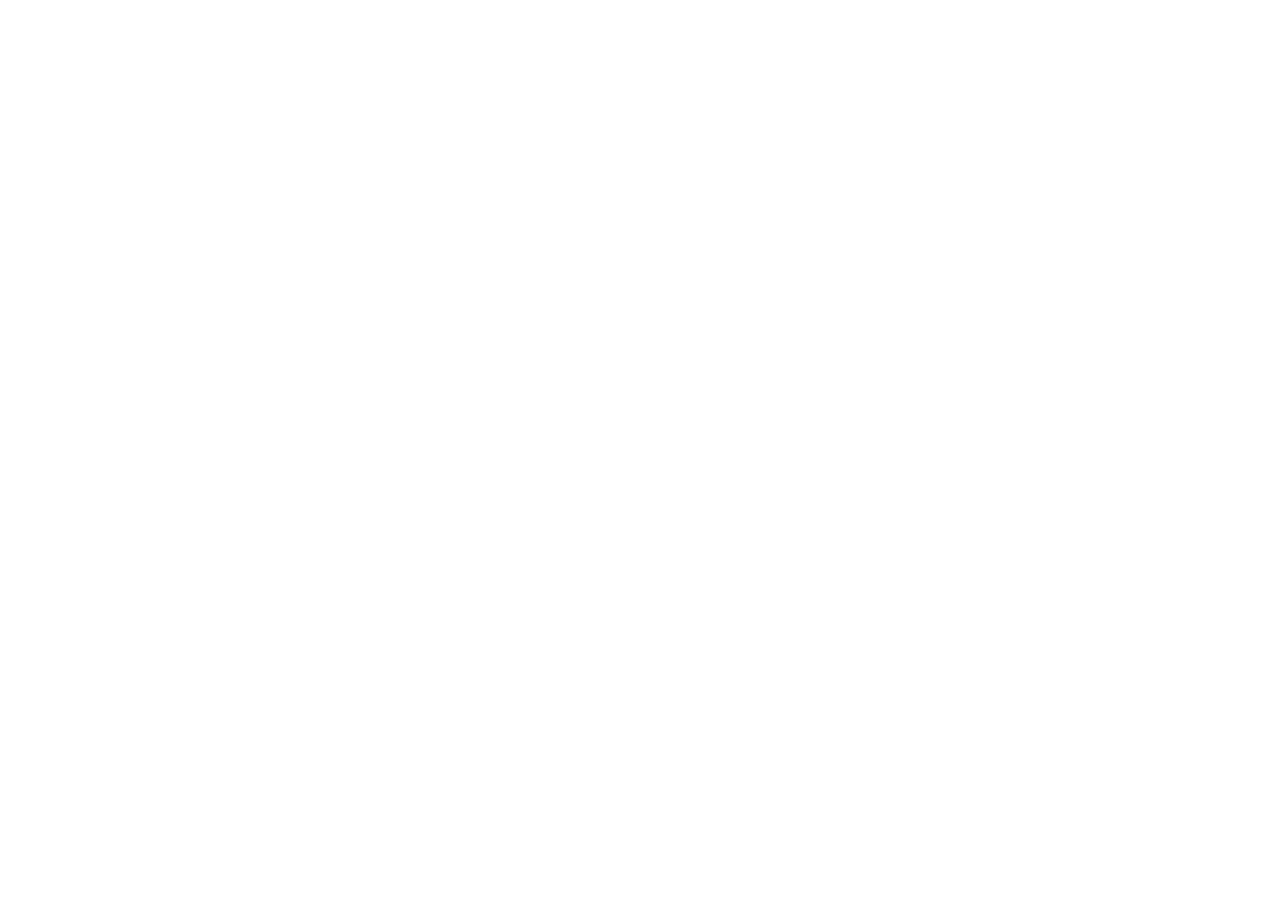
==== index.html @ f82e718c "Mover index.html y assets a la raíz del proyecto" ====
<!DOCTYPE html>
<html lang="en">
<head>
    <meta charset="UTF-8">  <!-- codificacion de carácteres de la página (para colocar emojis sin problemas)--> 
    <meta name="viewport" content="width=device-width, initial-scale=1.0">  <!-- para definir el tamaño de la página--> 
    <title>Abigail Arriagada | Portafolio Fullstack & Cloud Security</title> <!-- coloca el título en la pestaña --> 

    <meta name="description" content="Proyectos y experiencia de Abigail Arriagada, futura Analista Programador especializada en la nube (AWS) y ciberseguridad. Explora mi camino de transición hacia el desarrollo de software.">
    
    <!-- Open Graph / GitHub -->
    <meta property="og:type" content="website">
    <meta property="og:url" content="https://arriagadaaravena.github.io/mi-portafolio/">
    <meta property="og:title" content="Abigail Arriagada | Portafolio Fullstack & Cloud Security">
    <meta property="og:description" content="Portafolio de Abigail Arriagada — Desarrolladora Fullstack en formación, enfocada en Cloud Security y DevSecOps con AWS. De la Pedagogía a la tecnología.">
    <meta property="og:image" content="https://arriagadaaravena.github.io/mi-portafolio/IMG/og-image.png">
    <meta property="og:image:width" content="1200">
    <meta property="og:image:height" content="630">
    <meta property="og:locale" content="es_CL">
    <meta property="og:site_name" content="Abigail Arriagada — Portafolio">



    <meta name="robots" content="index, follow">
    <meta name="theme-color" content="#6B21A8">
    <link rel="icon" type="image/svg+xml" href="favicon.svg">


</head>
<body>
    
</body>
</html>
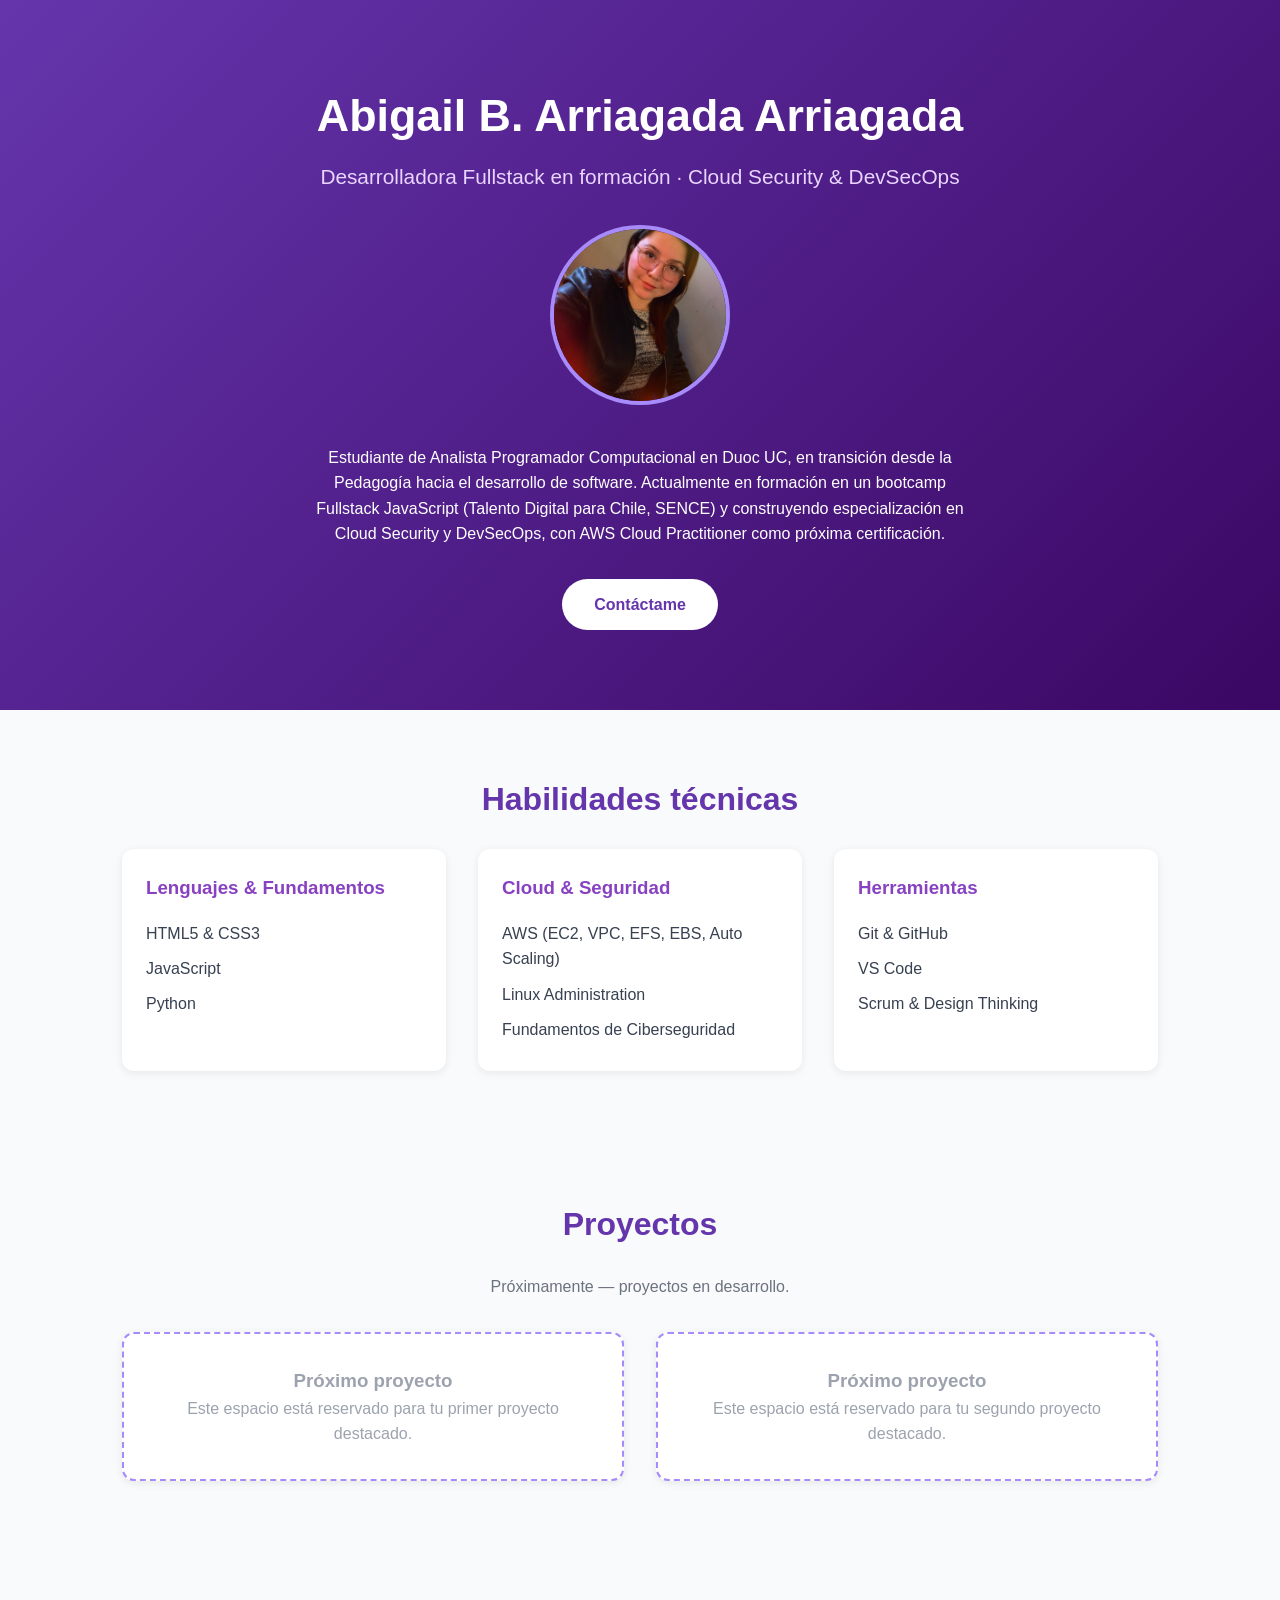
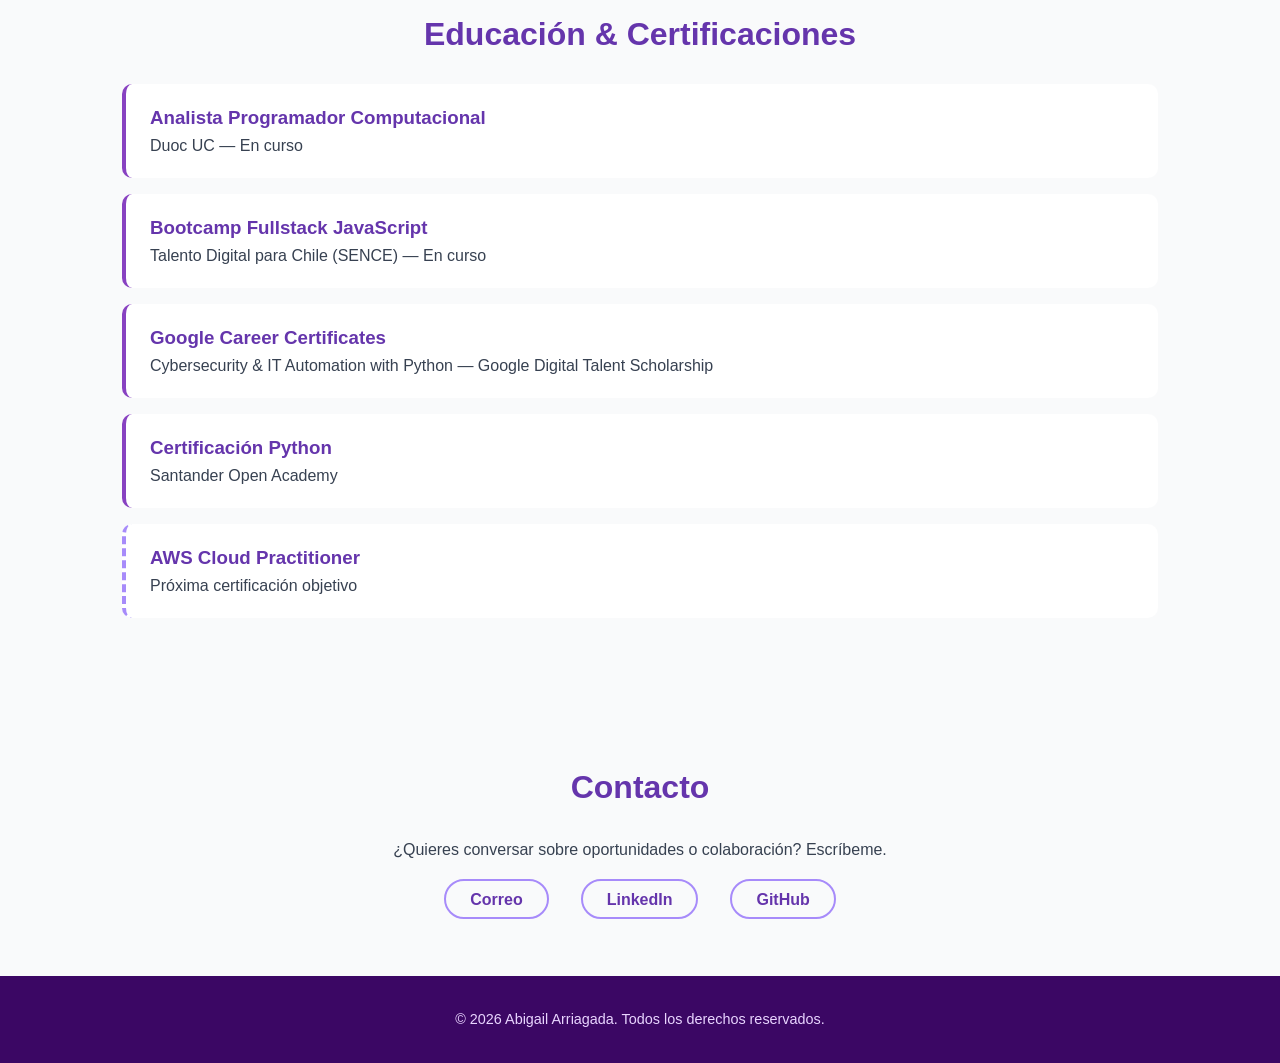
==== commit 8f5e74bf: "Corregir estructura de secciones" ====
--- a/index.html
+++ b/index.html
@@ -1,5 +1,5 @@
 <!DOCTYPE html>
-<html lang="en">
+<html lang="es-CL">
 <head>
     <meta charset="UTF-8">  <!-- codificacion de carácteres de la página (para colocar emojis sin problemas)--> 
     <meta name="viewport" content="width=device-width, initial-scale=1.0">  <!-- para definir el tamaño de la página--> 
@@ -18,15 +18,134 @@
     <meta property="og:locale" content="es_CL">
     <meta property="og:site_name" content="Abigail Arriagada — Portafolio">
 
-
+    <link rel="canonical" href="https://arriagadaaravena.github.io/mi-portafolio/">
 
     <meta name="robots" content="index, follow">
     <meta name="theme-color" content="#6B21A8">
     <link rel="icon" type="image/svg+xml" href="favicon.svg">
 
+    <link rel="stylesheet" href="style.css">
 
 </head>
 <body>
-    
+
+  <!-- ===== SOBRE MÍ (HERO) ===== -->
+  <section id="sobre-mi" class="section hero">
+    <h1>Abigail B. Arriagada Arriagada</h1>
+    <h2>Desarrolladora Fullstack en formación · Cloud Security &amp; DevSecOps</h2>
+
+    <img src="IMG/mi-foto.jpg" alt="Foto de Abigail Arriagada" class="profile-photo">
+
+    <p>
+      Estudiante de Analista Programador Computacional en Duoc UC, en transición
+      desde la Pedagogía hacia el desarrollo de software. Actualmente en formación
+      en un bootcamp Fullstack JavaScript (Talento Digital para Chile, SENCE) y
+      construyendo especialización en Cloud Security y DevSecOps, con AWS Cloud
+      Practitioner como próxima certificación.
+    </p>
+    <a href="#contacto" class="btn-primary">Contáctame</a>
+  </section>
+
+  <!-- ===== HABILIDADES ===== -->
+  <section id="habilidades" class="section">
+    <h2>Habilidades técnicas</h2>
+    <div class="skills-grid">
+
+      <div class="skill-category">
+        <h3>Lenguajes &amp; Fundamentos</h3>
+        <ul>
+          <li>HTML5 &amp; CSS3</li>
+          <li>JavaScript</li>
+          <li>Python</li>
+        </ul>
+      </div>
+
+      <div class="skill-category">
+        <h3>Cloud &amp; Seguridad</h3>
+        <ul>
+          <li>AWS (EC2, VPC, EFS, EBS, Auto Scaling)</li>
+          <li>Linux Administration</li>
+          <li>Fundamentos de Ciberseguridad</li>
+        </ul>
+      </div>
+
+      <div class="skill-category">
+        <h3>Herramientas</h3>
+        <ul>
+          <li>Git &amp; GitHub</li>
+          <li>VS Code</li>
+          <li>Scrum &amp; Design Thinking</li>
+        </ul>
+      </div>
+
+    </div>
+  </section>
+
+  <!-- ===== PROYECTOS ===== -->
+  <section id="proyectos" class="section">
+    <h2>Proyectos</h2>
+    <p class="section-intro">Próximamente — proyectos en desarrollo.</p>
+    <div class="projects-grid">
+
+      <article class="project-card project-card--placeholder">
+        <h3>Próximo proyecto</h3>
+        <p>Este espacio está reservado para tu primer proyecto destacado.</p>
+      </article>
+
+      <article class="project-card project-card--placeholder">
+        <h3>Próximo proyecto</h3>
+        <p>Este espacio está reservado para tu segundo proyecto destacado.</p>
+      </article>
+
+    </div>
+  </section>
+
+  <!-- ===== EDUCACIÓN / CERTIFICACIONES ===== -->
+  <section id="educacion" class="section">
+    <h2>Educación &amp; Certificaciones</h2>
+
+    <div class="education-item">
+      <h3>Analista Programador Computacional</h3>
+      <p>Duoc UC — En curso</p>
+    </div>
+
+    <div class="education-item">
+      <h3>Bootcamp Fullstack JavaScript</h3>
+      <p>Talento Digital para Chile (SENCE) — En curso</p>
+    </div>
+
+    <div class="education-item">
+      <h3>Google Career Certificates</h3>
+      <p>Cybersecurity &amp; IT Automation with Python — Google Digital Talent Scholarship</p>
+    </div>
+
+    <div class="education-item">
+      <h3>Certificación Python</h3>
+      <p>Santander Open Academy</p>
+    </div>
+
+    <div class="education-item education-item--goal">
+      <h3>AWS Cloud Practitioner</h3>
+      <p>Próxima certificación objetivo</p>
+    </div>
+
+  </section>
+
+  <!-- ===== CONTACTO ===== -->
+  <section id="contacto" class="section contact">
+    <h2>Contacto</h2>
+    <p>¿Quieres conversar sobre oportunidades o colaboración? Escríbeme.</p>
+    <ul class="contact-links">
+      <li><a href="mailto:a.arriagada.aravena@gmail.com">Correo</a></li>
+      <li><a href="https://www.linkedin.com/in/abigail-arriagada-97h1017" target="_blank" rel="noopener">LinkedIn</a></li>
+      <li><a href="https://github.com/arriagadaaravena" target="_blank" rel="noopener">GitHub</a></li>
+    </ul>
+  </section>
+
+  <!-- ===== FOOTER ===== -->
+  <footer class="site-footer">
+    <p>&copy; 2026 Abigail Arriagada. Todos los derechos reservados.</p>
+  </footer>
+
 </body>
-</html>
+</html>
--- a/style.css
+++ b/style.css
@@ -0,0 +1,324 @@
+/* ==========================================
+   1. VARIABLES DE COLOR (Custom Properties)
+   ========================================== 
+   Definimos los colores UNA VEZ aquí arriba.
+   Así, si más adelante quieres cambiar el morado,
+   lo cambias en un solo lugar y se actualiza en
+   TODA la página automáticamente.
+*/
+:root {
+  --morado-oscuro: #3B0764;
+  --morado-principal: #6535ac;
+  --morado-medio: #8842c1;
+  --morado-claro: #A78BFA;
+  --morado-suave: #E9D5FF;
+  --blanco: #FFFFFF;
+  --gris-texto: #374151;
+  --gris-fondo: #F9FAFB;
+}
+
+/* ==========================================
+   2. RESET BÁSICO
+   ==========================================
+   Cada navegador (Chrome, Firefox, Safari) trae
+   márgenes y espacios por defecto distintos.
+   Este reset los pone todos en cero para que
+   partamos todos desde el mismo punto.
+*/
+* {
+  margin: 0;
+  padding: 0;
+  box-sizing: border-box; 
+  /* box-sizing: border-box es importante:
+     hace que el padding y el border se cuenten
+     DENTRO del ancho del elemento, no se sumen
+     aparte. Evita muchos dolores de cabeza. */
+}
+
+body {
+  font-family: 'Segoe UI', Arial, sans-serif;
+  color: var(--gris-texto);
+  line-height: 1.6; /* espacio entre líneas de texto, más legible */
+  background-color: var(--gris-fondo);
+}
+
+/* ==========================================
+   3. HEADER / NAVBAR
+   ==========================================
+   Flexbox es la herramienta clave aquí.
+   display: flex pone los elementos hijos
+   en fila (por defecto) y justify-content
+   controla cómo se distribuyen horizontalmente.
+*/
+.site-header {
+  background-color: var(--morado-principal);
+  padding: 1rem 2rem;
+  position: sticky; /* la barra queda "pegada" arriba al hacer scroll */
+  top: 0;
+  z-index: 100; /* asegura que quede por encima de otros elementos */
+}
+
+.navbar {
+  display: flex;
+  justify-content: space-between; /* logo a la izquierda, links a la derecha */
+  align-items: center; /* centra verticalmente */
+  max-width: 1100px;
+  margin: 0 auto; /* centra la barra en la página */
+}
+
+.logo {
+  color: var(--blanco);
+  font-size: 1.3rem;
+  font-weight: bold;
+  text-decoration: none; /* quita el subrayado típico de los links */
+}
+
+.nav-links {
+  display: flex;
+  gap: 1.5rem; /* espacio entre cada link, sin necesitar margin manual */
+  list-style: none; /* quita los puntitos de la lista */
+}
+
+.nav-links a {
+  color: var(--morado-suave);
+  text-decoration: none;
+  transition: color 0.2s; /* efecto suave al pasar el mouse */
+}
+
+.nav-links a:hover {
+  color: var(--blanco);
+}
+
+/* ==========================================
+   4. SECCIONES GENERALES
+   ==========================================
+   Todas las <section class="section"> comparten
+   este espaciado base, para mantener consistencia.
+*/
+.section {
+  max-width: 1100px;
+  margin: 0 auto; /* centra el contenido horizontalmente */
+  padding: 4rem 2rem; /* espacio arriba/abajo y a los costados */
+}
+
+.section h2 {
+  color: var(--morado-principal);
+  font-size: 2rem;
+  margin-bottom: 1.5rem;
+  text-align: center;
+}
+
+/* ==========================================
+   5. HERO / SOBRE MÍ
+   ==========================================
+*/
+.hero {
+  text-align: center;
+  background: linear-gradient(135deg, var(--morado-principal), var(--morado-oscuro));
+  color: var(--blanco);
+  padding: 5rem 2rem;
+  max-width: 100%; /* el hero ocupa todo el ancho, a diferencia de .section */
+}
+
+.hero h1 {
+  font-size: 2.8rem;
+  margin-bottom: 0.5rem;
+}
+
+.hero h2 {
+  color: var(--morado-suave); /* sobreescribe el color morado oscuro de arriba */
+  font-size: 1.3rem;
+  font-weight: normal;
+  margin-bottom: 2rem;
+}
+
+.profile-photo {
+  width: 180px;
+  height: 180px;
+  object-fit: cover; /* evita que la foto se vea estirada o aplastada */
+  border-radius: 50%; /* la vuelve circular */
+  border: 4px solid var(--morado-claro);
+  margin-bottom: 2rem;
+}
+
+.hero p {
+  max-width: 650px;
+  margin: 0 auto 2rem auto; /* centra el párrafo y le da espacio abajo */
+}
+
+.btn-primary {
+  display: inline-block;
+  background-color: var(--blanco);
+  color: var(--morado-principal);
+  padding: 0.8rem 2rem;
+  border-radius: 30px; /* botón tipo "pill" bien redondeado */
+  text-decoration: none;
+  font-weight: bold;
+  transition: transform 0.2s; /* efecto de "levantarse" al pasar el mouse */
+}
+
+.btn-primary:hover {
+  transform: translateY(-3px); /* sube 3px al pasar el mouse */
+}
+
+/* ==========================================
+   6. HABILIDADES (Grid)
+   ==========================================
+   Aquí usamos Grid en vez de Flexbox.
+   Grid es mejor cuando quieres filas Y columnas
+   organizadas, como una cuadrícula real.
+*/
+.skills-grid {
+  display: grid;
+  grid-template-columns: repeat(3, 1fr); 
+  /* 3 columnas de igual ancho (1fr = "1 fracción" del espacio disponible) */
+  gap: 2rem; /* espacio entre las tarjetas */
+}
+
+.skill-category {
+  background-color: var(--blanco);
+  padding: 1.5rem;
+  border-radius: 12px;
+  box-shadow: 0 2px 8px rgba(0,0,0,0.08); /* sombra suave, le da profundidad */
+}
+
+.skill-category h3 {
+  color: var(--morado-medio);
+  margin-bottom: 0.8rem;
+}
+
+.skill-category ul {
+  list-style: none;
+}
+
+.skill-category li {
+  padding: 0.3rem 0;
+}
+
+/* ==========================================
+   7. PROYECTOS (Grid)
+   ==========================================
+*/
+.projects-grid {
+  display: grid;
+  grid-template-columns: repeat(2, 1fr); /* 2 columnas */
+  gap: 2rem;
+}
+
+.project-card {
+  background-color: var(--blanco);
+  padding: 2rem;
+  border-radius: 12px;
+  box-shadow: 0 2px 8px rgba(0,0,0,0.08);
+}
+
+.project-card--placeholder {
+  border: 2px dashed var(--morado-claro); 
+  /* borde punteado = señal visual de "esto es un espacio reservado" */
+  text-align: center;
+  color: #9CA3AF;
+}
+
+.section-intro {
+  text-align: center;
+  margin-bottom: 2rem;
+  color: #6B7280;
+}
+
+/* ==========================================
+   8. EDUCACIÓN
+   ==========================================
+*/
+.education-item {
+  background-color: var(--blanco);
+  padding: 1.2rem 1.5rem;
+  border-radius: 10px;
+  margin-bottom: 1rem;
+  border-left: 4px solid var(--morado-medio); 
+  /* línea de color a la izquierda, como un "acento" visual */
+}
+
+.education-item h3 {
+  color: var(--morado-principal);
+}
+
+.education-item--goal {
+  border-left-color: var(--morado-claro);
+  border-left-style: dashed; /* distingue visualmente la meta futura de lo ya logrado */
+}
+
+/* ==========================================
+   9. CONTACTO
+   ==========================================
+*/
+.contact {
+  text-align: center;
+}
+
+.contact-links {
+  display: flex;
+  justify-content: center;
+  gap: 2rem;
+  list-style: none;
+  margin-top: 1.5rem;
+}
+
+.contact-links a {
+  color: var(--morado-principal);
+  font-weight: bold;
+  text-decoration: none;
+  padding: 0.6rem 1.5rem;
+  border: 2px solid var(--morado-claro);
+  border-radius: 30px;
+  transition: background-color 0.2s, color 0.2s;
+}
+
+.contact-links a:hover {
+  background-color: var(--morado-claro);
+  color: var(--blanco);
+}
+
+
+.contact-links a:hover {
+  background-color: var(--morado-principal);
+  color: var(--blanco);
+}
+
+/* ==========================================
+   10. FOOTER
+   ==========================================
+*/
+.site-footer {
+  text-align: center;
+  padding: 2rem;
+  background-color: var(--morado-oscuro);
+  color: var(--morado-suave);
+  font-size: 0.9rem;
+}
+
+/* ==========================================
+   11. RESPONSIVE (para celulares/tablets)
+   ==========================================
+   @media es una "regla condicional": estos estilos
+   SOLO se aplican cuando la pantalla mide 768px
+   de ancho o menos (ej. celulares). 
+   Así evitamos que el grid de 3 columnas se vea
+   apretado en una pantalla chica.
+*/
+@media (max-width: 768px) {
+  .nav-links {
+    display: none; 
+    /* en pantallas chicas ocultamos el menú;
+       más adelante se puede armar un menú
+       "hamburguesa" para mostrarlo con un botón */
+  }
+
+  .skills-grid,
+  .projects-grid {
+    grid-template-columns: 1fr; /* pasa a 1 sola columna en vez de 2 o 3 */
+  }
+
+  .hero h1 {
+    font-size: 2rem;
+  }
+}
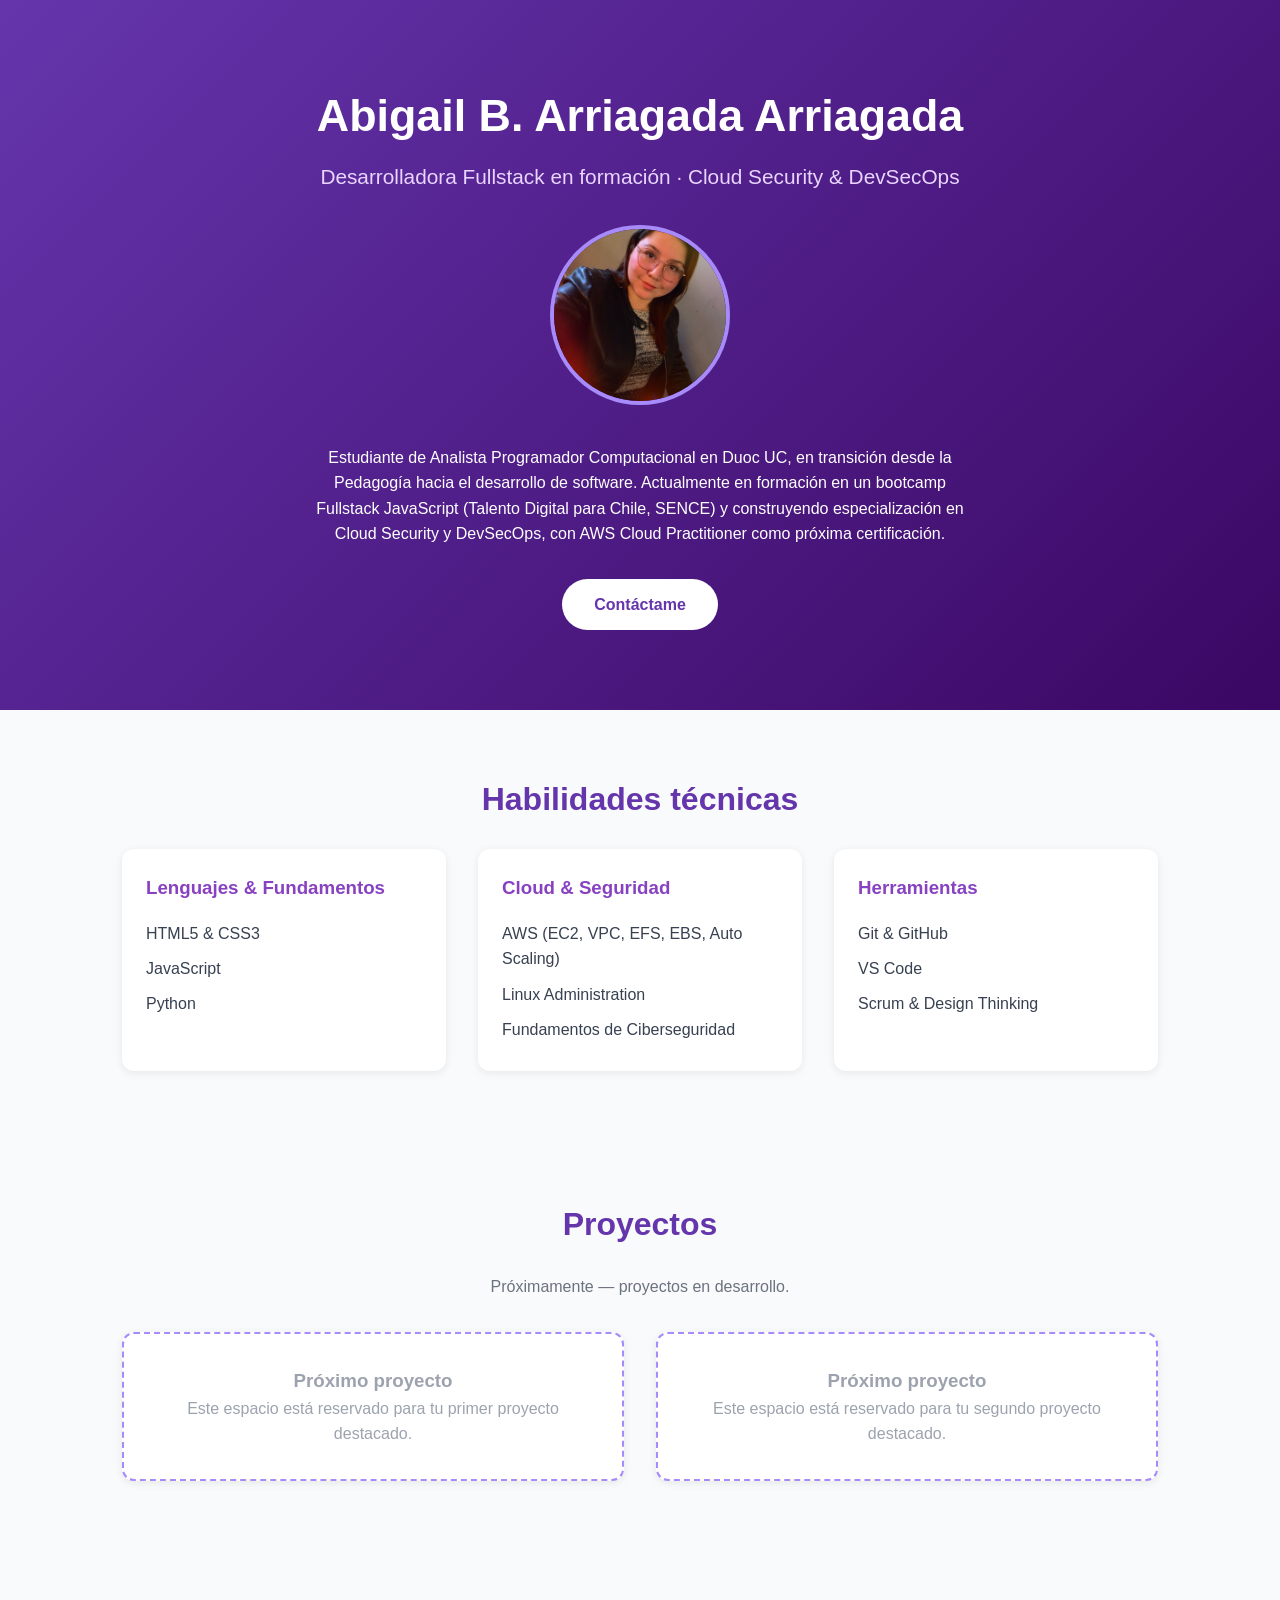
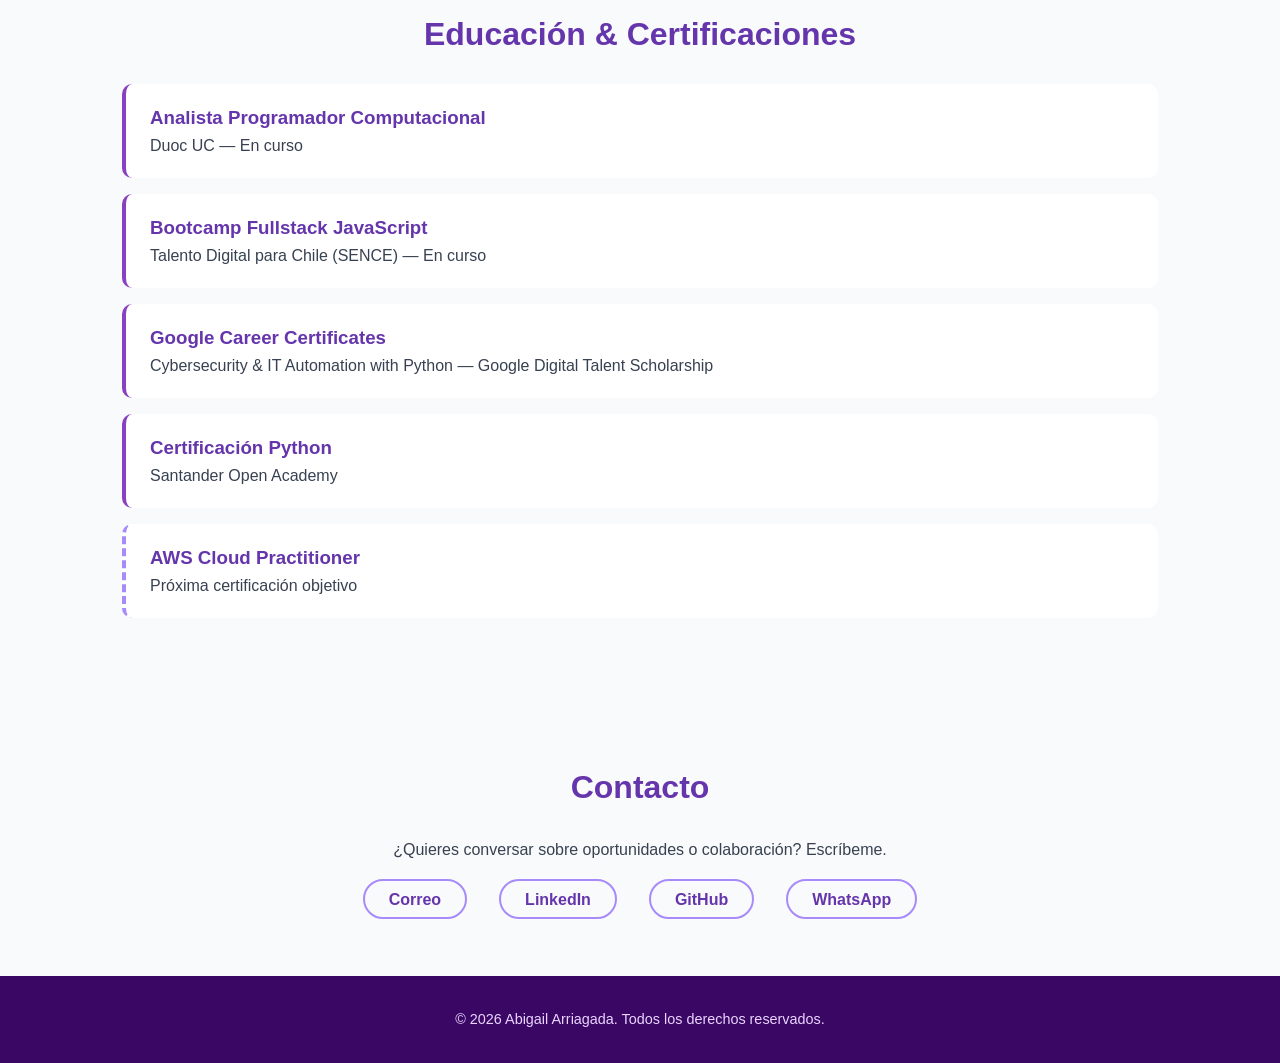
==== commit 8b6180d8: "fix: agrega mensaje predefinido completo en enlace de WhatsApp" ====
--- a/index.html
+++ b/index.html
@@ -25,7 +25,7 @@
     <link rel="icon" type="image/svg+xml" href="favicon.svg">
 
     <link rel="stylesheet" href="style.css">
-
+<main>
 </head>
 <body>
 
@@ -139,9 +139,10 @@
       <li><a href="mailto:a.arriagada.aravena@gmail.com">Correo</a></li>
       <li><a href="https://www.linkedin.com/in/abigail-arriagada-97h1017" target="_blank" rel="noopener">LinkedIn</a></li>
       <li><a href="https://github.com/arriagadaaravena" target="_blank" rel="noopener">GitHub</a></li>
+      <li><a href="https://wa.me/56935059309?text=Hola+Abigail,+me+gustaría+conversar+más+contigo+sobre+tu+trabajo+..." target="_blank" rel="noopener">WhatsApp</a></li>
     </ul>
   </section>
-
+</main>
   <!-- ===== FOOTER ===== -->
   <footer class="site-footer">
     <p>&copy; 2026 Abigail Arriagada. Todos los derechos reservados.</p>
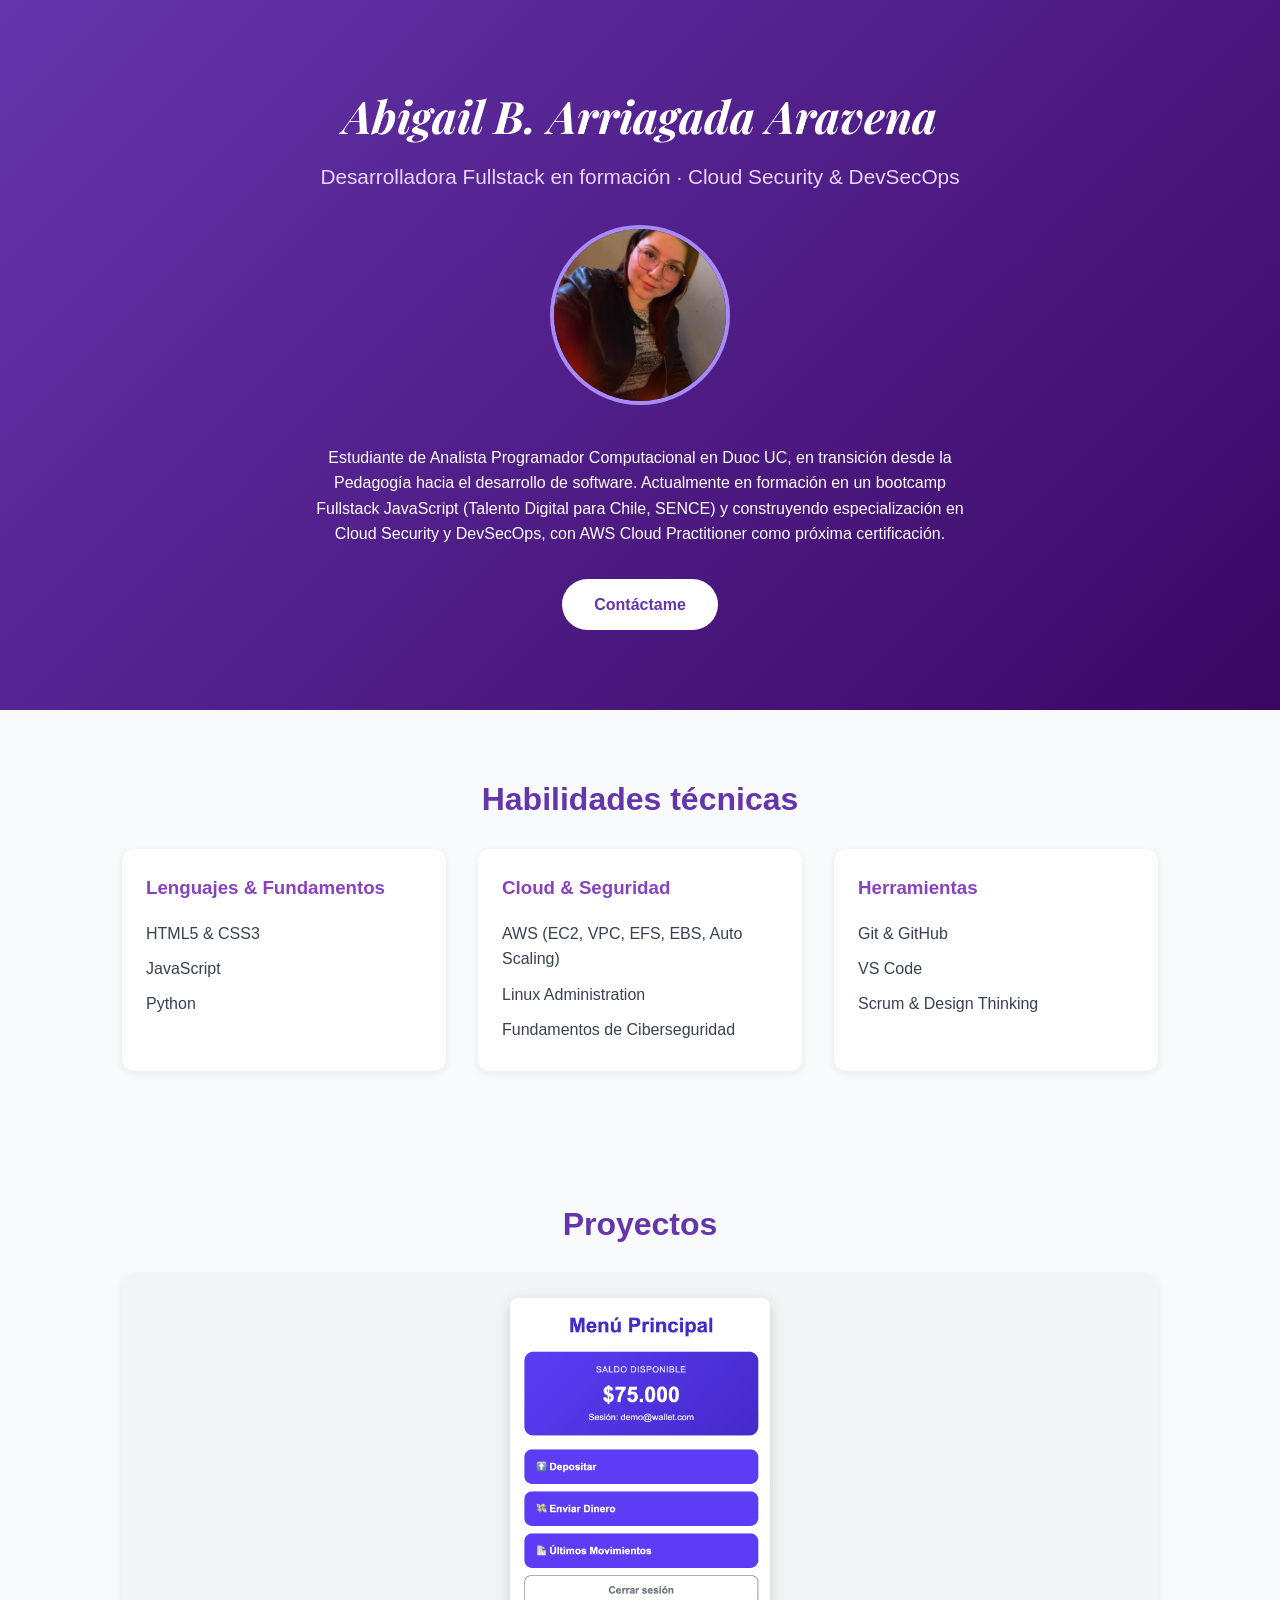
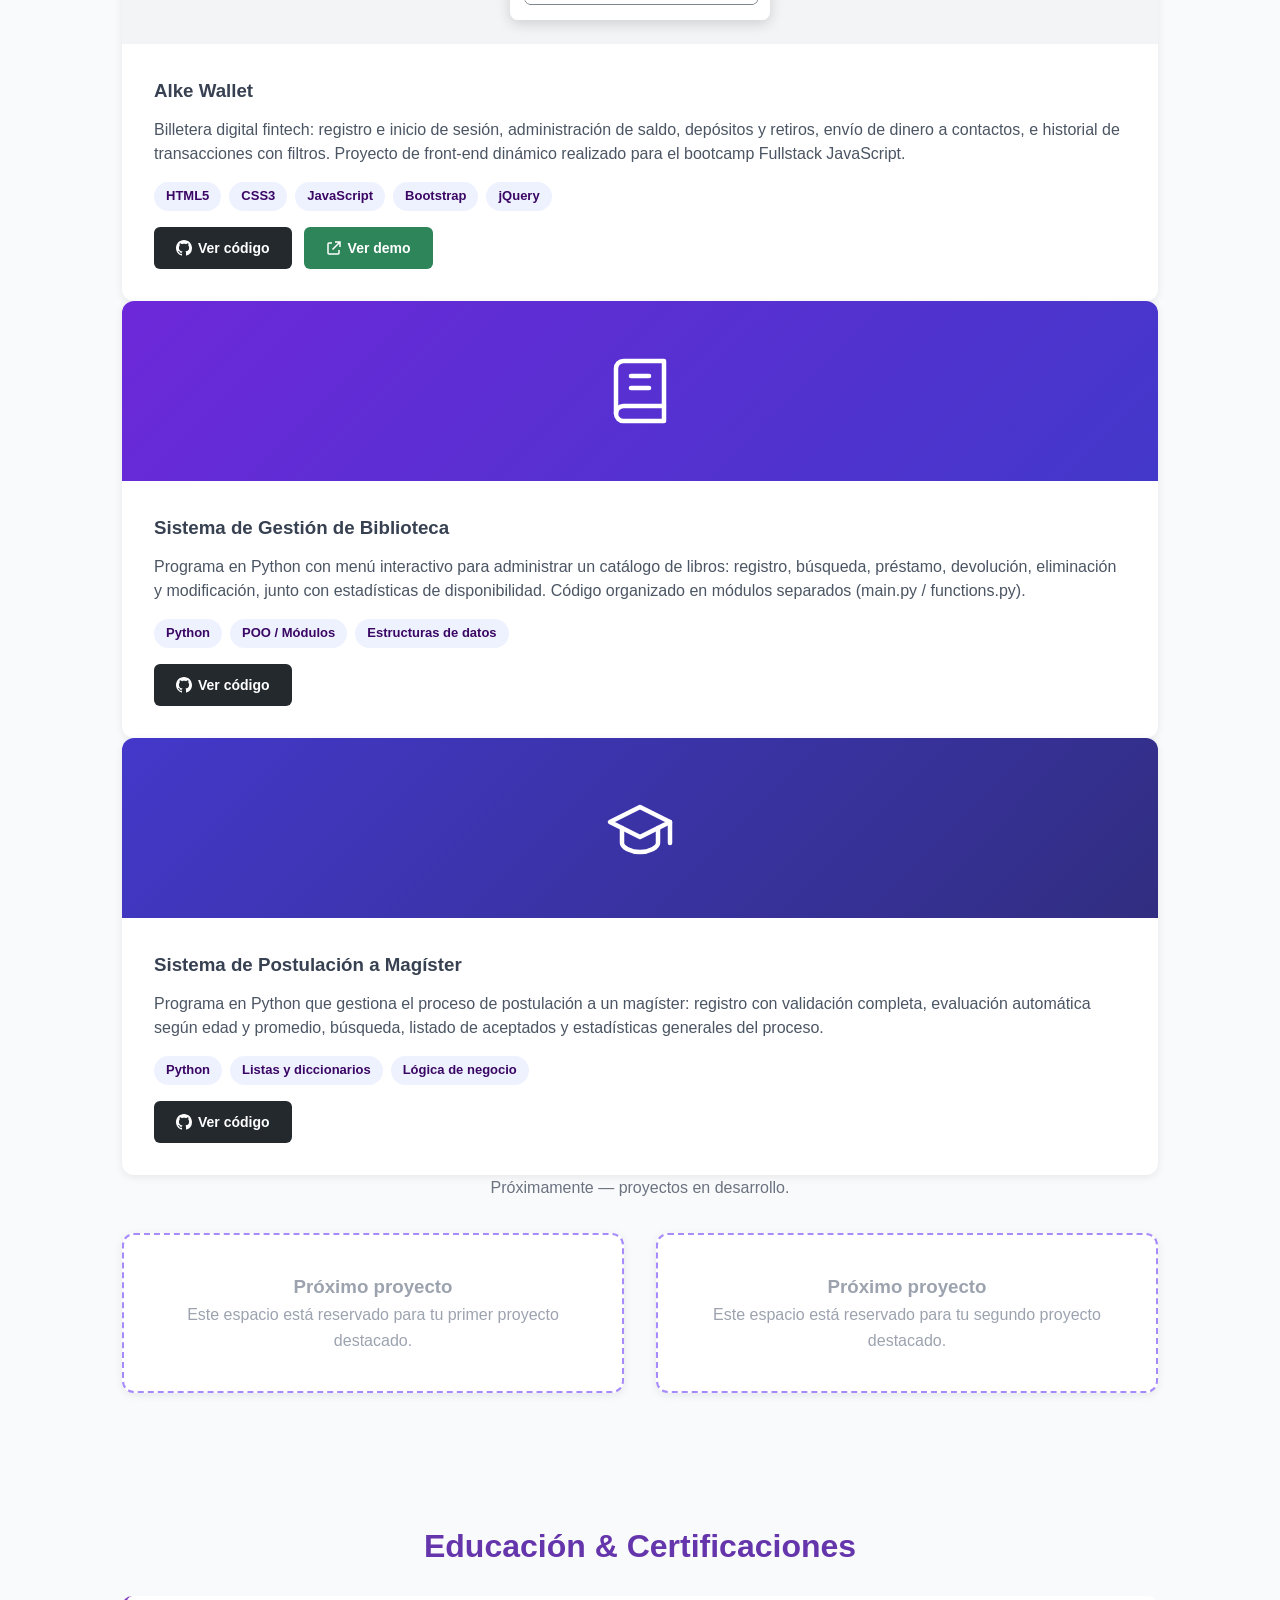
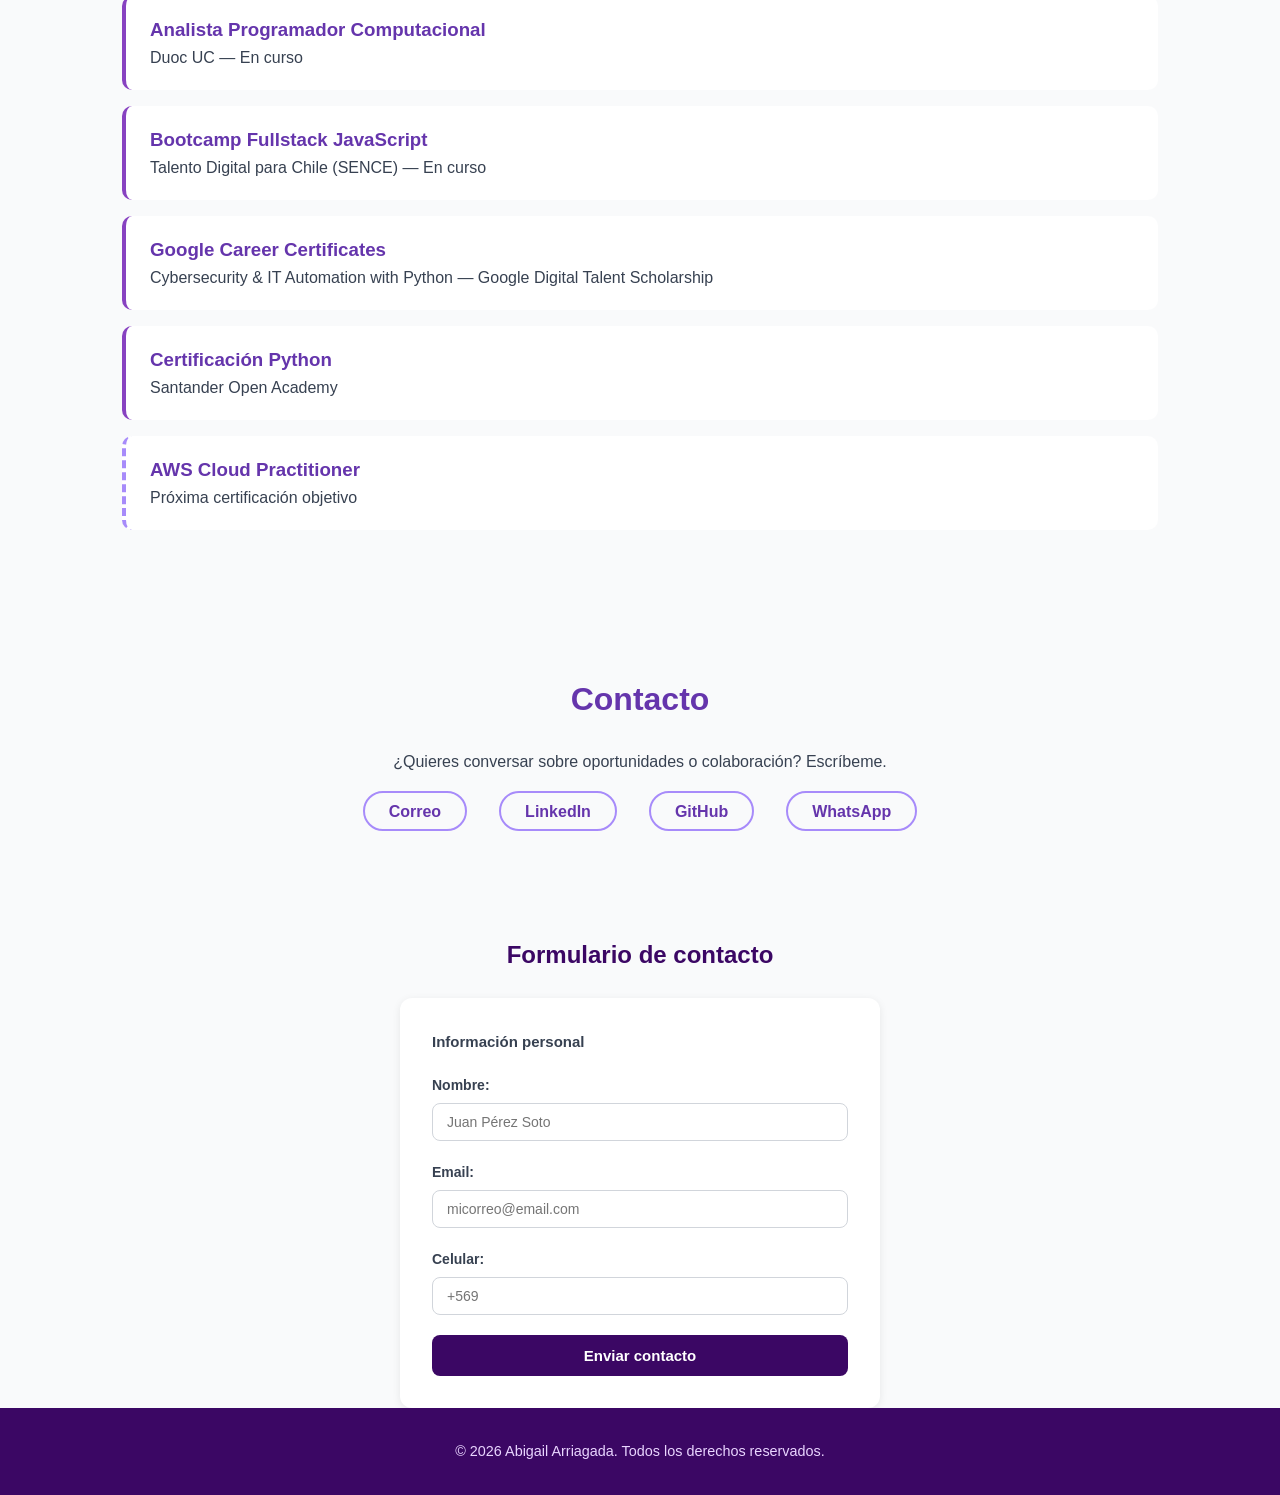
==== commit 587e631c: "feat: agrega 3 proyectos destacados (Alke Wallet, Sistema de Gestión de Biblioteca, Sistema de Postu" ====
--- a/index.html
+++ b/index.html
@@ -24,14 +24,19 @@
     <meta name="theme-color" content="#6B21A8">
     <link rel="icon" type="image/svg+xml" href="favicon.svg">
 
+    <link rel="preconnect" href="https://fonts.googleapis.com">
+    <link rel="preconnect" href="https://fonts.gstatic.com" crossorigin>
+    <link href="https://fonts.googleapis.com/css2?family=Playfair+Display:ital@1&family=Dancing+Script:wght@700&display=swap" rel="stylesheet">
+
     <link rel="stylesheet" href="style.css">
+
 <main>
 </head>
 <body>
 
   <!-- ===== SOBRE MÍ (HERO) ===== -->
   <section id="sobre-mi" class="section hero">
-    <h1>Abigail B. Arriagada Arriagada</h1>
+    <h1>Abigail B. Arriagada Aravena</h1>
     <h2>Desarrolladora Fullstack en formación · Cloud Security &amp; DevSecOps</h2>
 
     <img src="IMG/mi-foto.jpg" alt="Foto de Abigail Arriagada" class="profile-photo">
@@ -84,6 +89,127 @@
   <!-- ===== PROYECTOS ===== -->
   <section id="proyectos" class="section">
     <h2>Proyectos</h2>
+    <article class="project-card">
+  <div class="project-image-wrap">
+    <img src="IMG/alke-wallet-preview.png" alt="Menú principal de Alke Wallet mostrando saldo disponible y opciones de depósito, envío y movimientos" class="project-image">
+  </div>
+  <div class="project-content">
+    <h3>Alke Wallet</h3>
+    <p>
+      Billetera digital fintech: registro e inicio de sesión, administración de saldo,
+      depósitos y retiros, envío de dinero a contactos, e historial de transacciones con filtros.
+      Proyecto de front-end dinámico realizado para el bootcamp Fullstack JavaScript.
+    </p>
+    <ul class="project-stack">
+      <li>HTML5</li>
+      <li>CSS3</li>
+      <li>JavaScript</li>
+      <li>Bootstrap</li>
+      <li>jQuery</li>
+    </ul>
+    <div class="project-links">
+      <a href="https://github.com/arriagadaaravena/alke-wallet" target="_blank" rel="noopener" class="btn-code">
+        <svg width="16" height="16" viewBox="0 0 16 16" fill="currentColor" style="vertical-align:-2px; margin-right:6px;">
+          <path d="M8 0C3.58 0 0 3.58 0 8c0 3.54 2.29 6.53 5.47 7.59.4.07.55-.17.55-.38
+          0-.19-.01-.82-.01-1.49-2.01.37-2.53-.49-2.69-.94-.09-.23-.48-.94-.82-1.13
+          -.28-.15-.68-.52-.01-.53.63-.01 1.08.58 1.23.82.72 1.21 1.87.87 2.33.66
+          .07-.52.28-.87.51-1.07-1.78-.2-3.64-.89-3.64-3.95 0-.87.31-1.59.82-2.15
+          -.08-.2-.36-1.02.08-2.12 0 0 .67-.21 2.2.82.64-.18 1.32-.27 2-.27.68 0
+          1.36.09 2 .27 1.53-1.04 2.2-.82 2.2-.82.44 1.1.16 1.92.08 2.12.51.56.82
+          1.27.82 2.15 0 3.07-1.87 3.75-3.65 3.95.29.25.54.73.54 1.48
+          0 1.07-.01 1.93-.01 2.2 0 .21.15.46.55.38A8.01 8.01 0 0016 8c0-4.42-3.58-8-8-8z"/>
+        </svg>
+        Ver código
+      </a>
+      <a href="https://arriagadaaravena.github.io/alke-wallet/" target="_blank" rel="noopener" class="btn-code btn-demo">
+        <svg width="16" height="16" viewBox="0 0 16 16" fill="none" stroke="currentColor" stroke-width="1.5" style="vertical-align:-2px; margin-right:6px;">
+          <path d="M6 3H3a1 1 0 0 0-1 1v9a1 1 0 0 0 1 1h9a1 1 0 0 0 1-1v-3M9 2h5v5M13.5 2.5l-7 7"/>
+        </svg>
+        Ver demo
+      </a>
+    </div>
+  </div>
+</article>
+<div>
+<article class="project-card">
+  <div class="project-icon-wrap icon-library">
+    <svg width="72" height="72" viewBox="0 0 24 24" fill="none" stroke="currentColor" stroke-width="1.5" stroke-linecap="round" stroke-linejoin="round">
+      <path d="M4 19.5A2.5 2.5 0 0 1 6.5 17H20"/>
+      <path d="M6.5 2H20v20H6.5A2.5 2.5 0 0 1 4 19.5v-15A2.5 2.5 0 0 1 6.5 2z"/>
+      <line x1="9" y1="7" x2="15" y2="7"/>
+      <line x1="9" y1="11" x2="15" y2="11"/>
+    </svg>
+  </div>
+  <div class="project-content">
+    <h3>Sistema de Gestión de Biblioteca</h3>
+    <p>
+      Programa en Python con menú interactivo para administrar un catálogo de libros: registro,
+      búsqueda, préstamo, devolución, eliminación y modificación, junto con estadísticas de disponibilidad.
+      Código organizado en módulos separados (main.py / functions.py).
+    </p>
+    <ul class="project-stack">
+      <li>Python</li>
+      <li>POO / Módulos</li>
+      <li>Estructuras de datos</li>
+    </ul>
+    <div class="project-links">
+      <a href="https://github.com/arriagadaaravena/Sistema-de-gestion-de-biblioteca" target="_blank" rel="noopener" class="btn-code">
+        <svg width="16" height="16" viewBox="0 0 16 16" fill="currentColor" style="vertical-align:-2px; margin-right:6px;">
+          <path d="M8 0C3.58 0 0 3.58 0 8c0 3.54 2.29 6.53 5.47 7.59.4.07.55-.17.55-.38
+          0-.19-.01-.82-.01-1.49-2.01.37-2.53-.49-2.69-.94-.09-.23-.48-.94-.82-1.13
+          -.28-.15-.68-.52-.01-.53.63-.01 1.08.58 1.23.82.72 1.21 1.87.87 2.33.66
+          .07-.52.28-.87.51-1.07-1.78-.2-3.64-.89-3.64-3.95 0-.87.31-1.59.82-2.15
+          -.08-.2-.36-1.02.08-2.12 0 0 .67-.21 2.2.82.64-.18 1.32-.27 2-.27.68 0
+          1.36.09 2 .27 1.53-1.04 2.2-.82 2.2-.82.44 1.1.16 1.92.08 2.12.51.56.82
+          1.27.82 2.15 0 3.07-1.87 3.75-3.65 3.95.29.25.54.73.54 1.48
+          0 1.07-.01 1.93-.01 2.2 0 .21.15.46.55.38A8.01 8.01 0 0016 8c0-4.42-3.58-8-8-8z"/>
+        </svg>
+        Ver código
+      </a>
+    </div>
+  </div>
+</article>
+<div>
+  <article class="project-card">
+  <div class="project-icon-wrap icon-magister">
+    <svg width="72" height="72" viewBox="0 0 24 24" fill="none" stroke="currentColor" stroke-width="1.5" stroke-linecap="round" stroke-linejoin="round">
+      <path d="M22 10L12 5 2 10l10 5 10-5z"/>
+      <path d="M6 12v5c0 1.5 3 3 6 3s6-1.5 6-3v-5"/>
+      <line x1="22" y1="10" x2="22" y2="17"/>
+    </svg>
+  </div>
+  <div class="project-content">
+    <h3>Sistema de Postulación a Magíster</h3>
+    <p>
+      Programa en Python que gestiona el proceso de postulación a un magíster: registro con
+      validación completa, evaluación automática según edad y promedio, búsqueda, listado de
+      aceptados y estadísticas generales del proceso.
+    </p>
+    <ul class="project-stack">
+      <li>Python</li>
+      <li>Listas y diccionarios</li>
+      <li>Lógica de negocio</li>
+    </ul>
+    <div class="project-links">
+      <a href="https://github.com/arriagadaaravena/Sistema-de-postulacion-magister" target="_blank" rel="noopener" class="btn-code">
+        <svg width="16" height="16" viewBox="0 0 16 16" fill="currentColor" style="vertical-align:-2px; margin-right:6px;">
+          <path d="M8 0C3.58 0 0 3.58 0 8c0 3.54 2.29 6.53 5.47 7.59.4.07.55-.17.55-.38
+          0-.19-.01-.82-.01-1.49-2.01.37-2.53-.49-2.69-.94-.09-.23-.48-.94-.82-1.13
+          -.28-.15-.68-.52-.01-.53.63-.01 1.08.58 1.23.82.72 1.21 1.87.87 2.33.66
+          .07-.52.28-.87.51-1.07-1.78-.2-3.64-.89-3.64-3.95 0-.87.31-1.59.82-2.15
+          -.08-.2-.36-1.02.08-2.12 0 0 .67-.21 2.2.82.64-.18 1.32-.27 2-.27.68 0
+          1.36.09 2 .27 1.53-1.04 2.2-.82 2.2-.82.44 1.1.16 1.92.08 2.12.51.56.82
+          1.27.82 2.15 0 3.07-1.87 3.75-3.65 3.95.29.25.54.73.54 1.48
+          0 1.07-.01 1.93-.01 2.2 0 .21.15.46.55.38A8.01 8.01 0 0016 8c0-4.42-3.58-8-8-8z"/>
+        </svg>
+        Ver código
+      </a>
+    </div>
+  </div>
+</article>
+</div>
+
+</article>
     <p class="section-intro">Próximamente — proyectos en desarrollo.</p>
     <div class="projects-grid">
 
@@ -139,9 +265,37 @@
       <li><a href="mailto:a.arriagada.aravena@gmail.com">Correo</a></li>
       <li><a href="https://www.linkedin.com/in/abigail-arriagada-97h1017" target="_blank" rel="noopener">LinkedIn</a></li>
       <li><a href="https://github.com/arriagadaaravena" target="_blank" rel="noopener">GitHub</a></li>
-      <li><a href="https://wa.me/56935059309?text=Hola+Abigail,+me+gustaría+conversar+más+contigo+sobre+tu+trabajo+..." target="_blank" rel="noopener">WhatsApp</a></li>
+      <li><a href="https://wa.me/56935059309?text=Hola+Abigail,+vi+tu+portafolio+y+me+gustaría+conversar+sobre+oportunidades+de+trabajo+o+colaboración" target="_blank" rel="noopener">WhatsApp</a></li>
     </ul>
   </section>
+
+  <section class="contact-form-section">
+  <h2>Formulario de contacto</h2>
+
+  <form method="post" action="/" class="contact-form">
+    <fieldset>
+      <legend>Información personal</legend>
+
+      <div class="form-group">
+        <label for="name">Nombre:</label>
+        <input type="text" id="name" name="name" placeholder="Juan Pérez Soto" required>
+      </div>
+
+      <div class="form-group">
+        <label for="email">Email:</label>
+        <input type="email" id="email" name="email" placeholder="micorreo@email.com" required>
+      </div>
+
+      <div class="form-group">
+        <label for="tel">Celular:</label>
+        <input type="tel" id="tel" name="tel" placeholder="+569">
+      </div>
+
+      <button type="submit" class="btn-submit">Enviar contacto</button>
+    </fieldset>
+  </form>
+</section>
+  
 </main>
   <!-- ===== FOOTER ===== -->
   <footer class="site-footer">
--- a/style.css
+++ b/style.css
@@ -119,7 +119,14 @@
   padding: 5rem 2rem;
   max-width: 100%; /* el hero ocupa todo el ancho, a diferencia de .section */
 }
-
+.hero h1 {
+  font-family: 'Playfair Display', serif;
+  font-style: italic;
+  font-weight: 700;
+  font-size: 2.8rem;
+  color: var(--blanco, #4338ca);
+  text-align: center;
+}
 .hero h1 {
   font-size: 2.8rem;
   margin-bottom: 0.5rem;
@@ -205,24 +212,143 @@
   gap: 2rem;
 }
 
+.section-intro {
+  text-align: center;
+  margin-bottom: 2rem;
+  color: #6B7280;
+}
+
 .project-card {
   background-color: var(--blanco);
-  padding: 2rem;
   border-radius: 12px;
   box-shadow: 0 2px 8px rgba(0,0,0,0.08);
+  overflow: hidden;
+  transition: transform 0.2s ease, box-shadow 0.2s ease;
+  display: flex;
+  flex-direction: column;
+}
+
+.project-card:hover {
+  transform: translateY(-4px);
+  box-shadow: 0 8px 20px rgba(0,0,0,0.12);
 }
 
 .project-card--placeholder {
-  border: 2px dashed var(--morado-claro); 
-  /* borde punteado = señal visual de "esto es un espacio reservado" */
+  border: 2px dashed var(--morado-claro);
   text-align: center;
   color: #9CA3AF;
-}
-
-.section-intro {
-  text-align: center;
-  margin-bottom: 2rem;
-  color: #6B7280;
+  padding: 2rem;
+  display: flex;
+  flex-direction: column;
+  justify-content: center;
+  min-height: 160px;
+}
+
+/* Imagen de vista previa del proyecto */
+.project-image-wrap {
+  width: 100%;
+  background-color: #f3f4f6;
+  display: flex;
+  justify-content: center;
+  padding: 24px 0;
+}
+
+.project-image {
+  width: auto;
+  max-width: 260px;
+  height: auto;
+  max-height: 340px;
+  display: block;
+  border-radius: 8px;
+  box-shadow: 0 4px 14px rgba(0,0,0,0.15);
+}
+
+/* Contenido de texto de la tarjeta */
+.project-content {
+  padding: 2rem;
+}
+
+.project-content h3 {
+  margin-bottom: 0.75rem;
+}
+
+.project-content p {
+  color: #4B5563;
+  margin-bottom: 1rem;
+  line-height: 1.5;
+}
+
+/* Lista de tecnologías usadas */
+.project-stack {
+  display: flex;
+  flex-wrap: wrap;
+  gap: 8px;
+  list-style: none;
+  padding: 0;
+  margin-bottom: 1rem;
+}
+
+.project-stack li {
+  background-color: #EEF2FF;
+  color: var(--morado-oscuro, #4338ca);
+  font-size: 13px;
+  font-weight: 600;
+  padding: 4px 12px;
+  border-radius: 20px;
+}
+
+/* Botones de enlaces del proyecto */
+.project-links {
+  display: flex;
+  gap: 12px;
+  margin-top: 16px;
+}
+
+.btn-code {
+  display: inline-flex;
+  align-items: center;
+  padding: 10px 22px;
+  background-color: #24292e;
+  color: #ffffff;
+  text-decoration: none;
+  border-radius: 6px;
+  font-weight: 600;
+  font-size: 14px;
+  transition: background-color 0.2s ease, transform 0.15s ease;
+}
+
+.btn-code:hover {
+  background-color: #444d56;
+  transform: translateY(-2px);
+}
+
+.btn-code:visited {
+  color: #ffffff;
+}
+
+.btn-demo {
+  background-color: #2f855a;
+}
+
+.btn-demo:hover {
+  background-color: #276749;
+}
+
+.project-icon-wrap {
+  width: 100%;
+  height: 180px;
+  display: flex;
+  align-items: center;
+  justify-content: center;
+  color: #ffffff;
+}
+
+.icon-library {
+  background: linear-gradient(135deg, #6d28d9, #4338ca);
+}
+
+.icon-magister {
+  background: linear-gradient(135deg, #4338ca, #312e81);
 }
 
 /* ==========================================
@@ -284,6 +410,85 @@
   color: var(--blanco);
 }
 
+.contact-form-section {
+  max-width: 480px;
+  margin: 3rem auto 0;
+  text-align: center;
+}
+
+.contact-form-section h2 {
+  color: var(--morado-oscuro, #4338ca);
+  margin-bottom: 1.5rem;
+}
+
+.contact-form {
+  background-color: var(--blanco);
+  border-radius: 12px;
+  box-shadow: 0 2px 8px rgba(0,0,0,0.08);
+  padding: 2rem;
+  text-align: left;
+}
+
+.contact-form fieldset {
+  border: none;
+  padding: 0;
+  margin: 0;
+}
+
+.contact-form legend {
+  font-weight: 700;
+  color: #374151;
+  margin-bottom: 1.25rem;
+  padding: 0;
+  font-size: 15px;
+}
+
+.form-group {
+  margin-bottom: 1.25rem;
+}
+
+.form-group label {
+  display: block;
+  font-weight: 600;
+  color: #374151;
+  margin-bottom: 0.4rem;
+  font-size: 14px;
+}
+
+.form-group input {
+  width: 100%;
+  padding: 10px 14px;
+  border: 1px solid #D1D5DB;
+  border-radius: 8px;
+  font-size: 14px;
+  box-sizing: border-box;
+  transition: border-color 0.2s ease, box-shadow 0.2s ease;
+}
+
+.form-group input:focus {
+  outline: none;
+  border-color: var(--morado-claro, #a5b4fc);
+  box-shadow: 0 0 0 3px rgba(99, 102, 241, 0.15);
+}
+
+.btn-submit {
+  width: 100%;
+  padding: 12px;
+  background-color: var(--morado-oscuro, #4338ca);
+  color: #ffffff;
+  border: none;
+  border-radius: 8px;
+  font-weight: 600;
+  font-size: 15px;
+  cursor: pointer;
+  transition: background-color 0.2s ease, transform 0.15s ease;
+}
+
+.btn-submit:hover {
+  background-color: #3730a3;
+  transform: translateY(-1px);
+}
+
 /* ==========================================
    10. FOOTER
    ==========================================
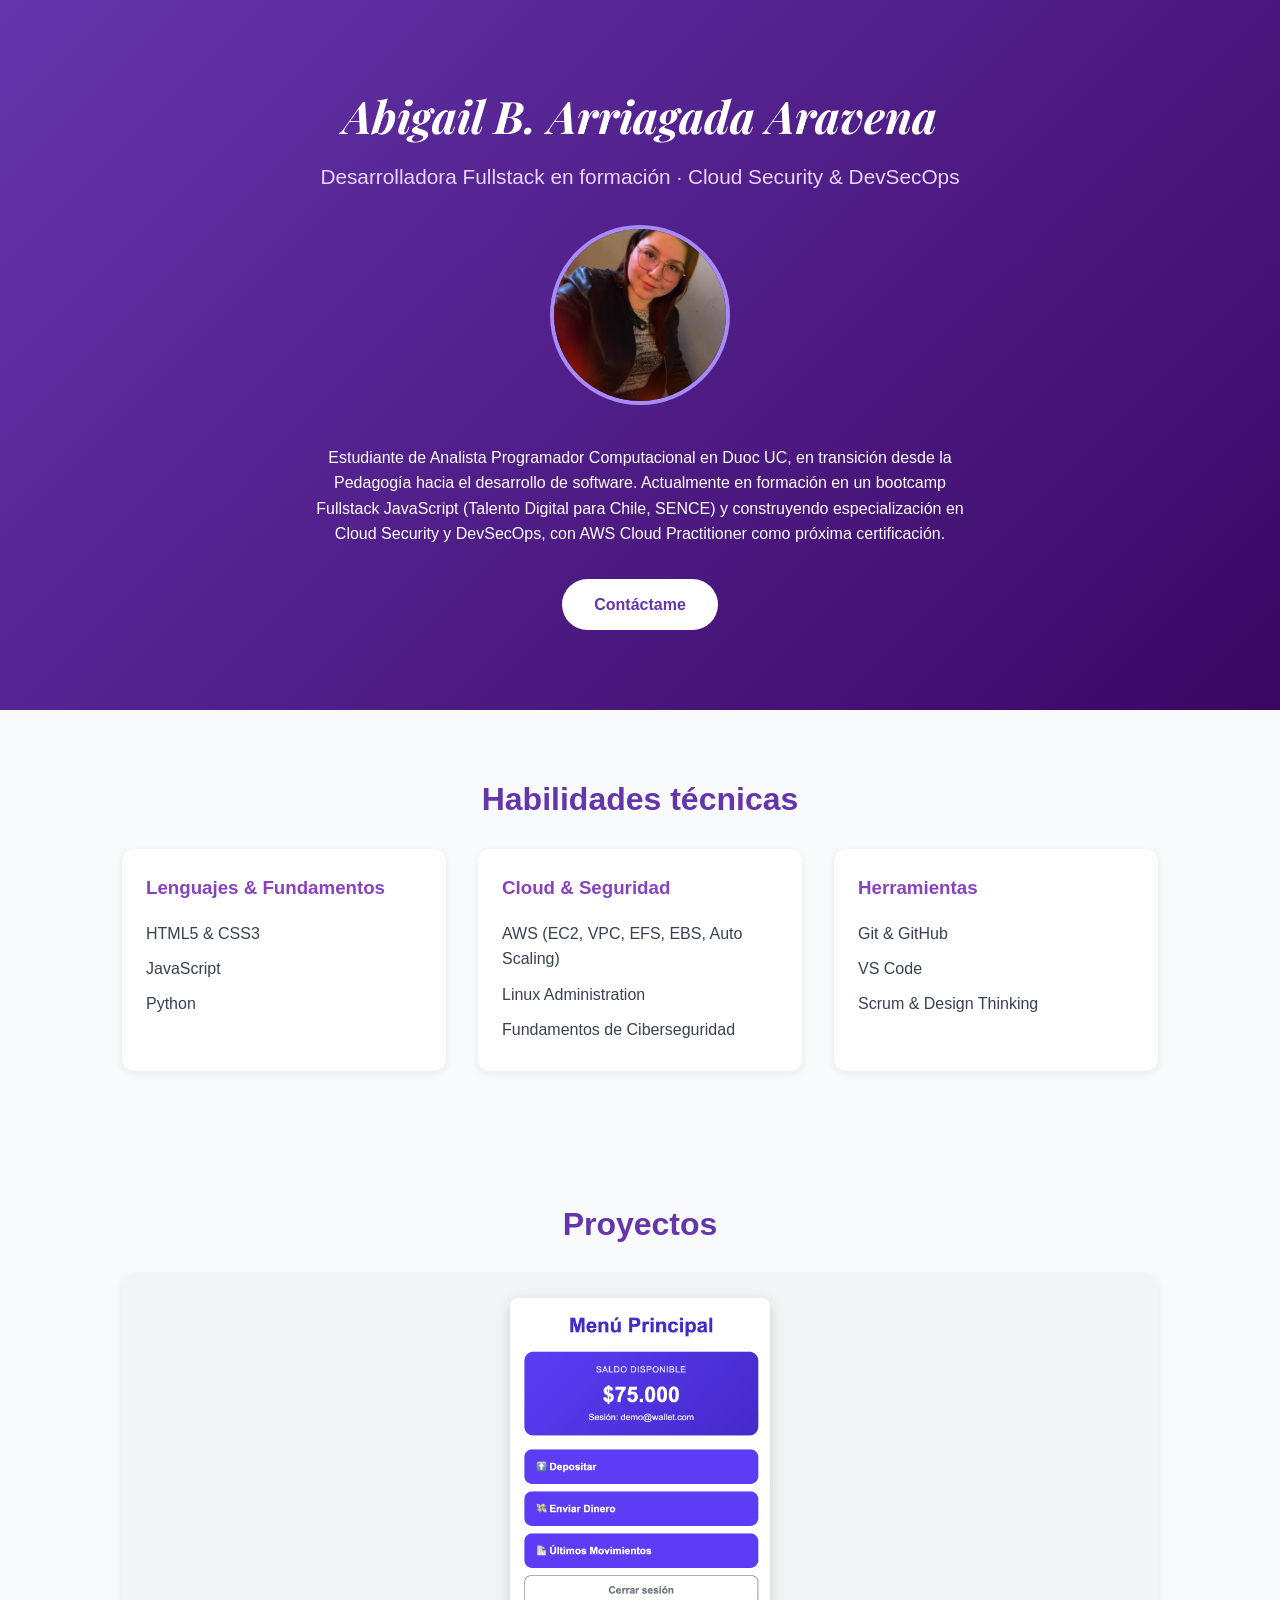
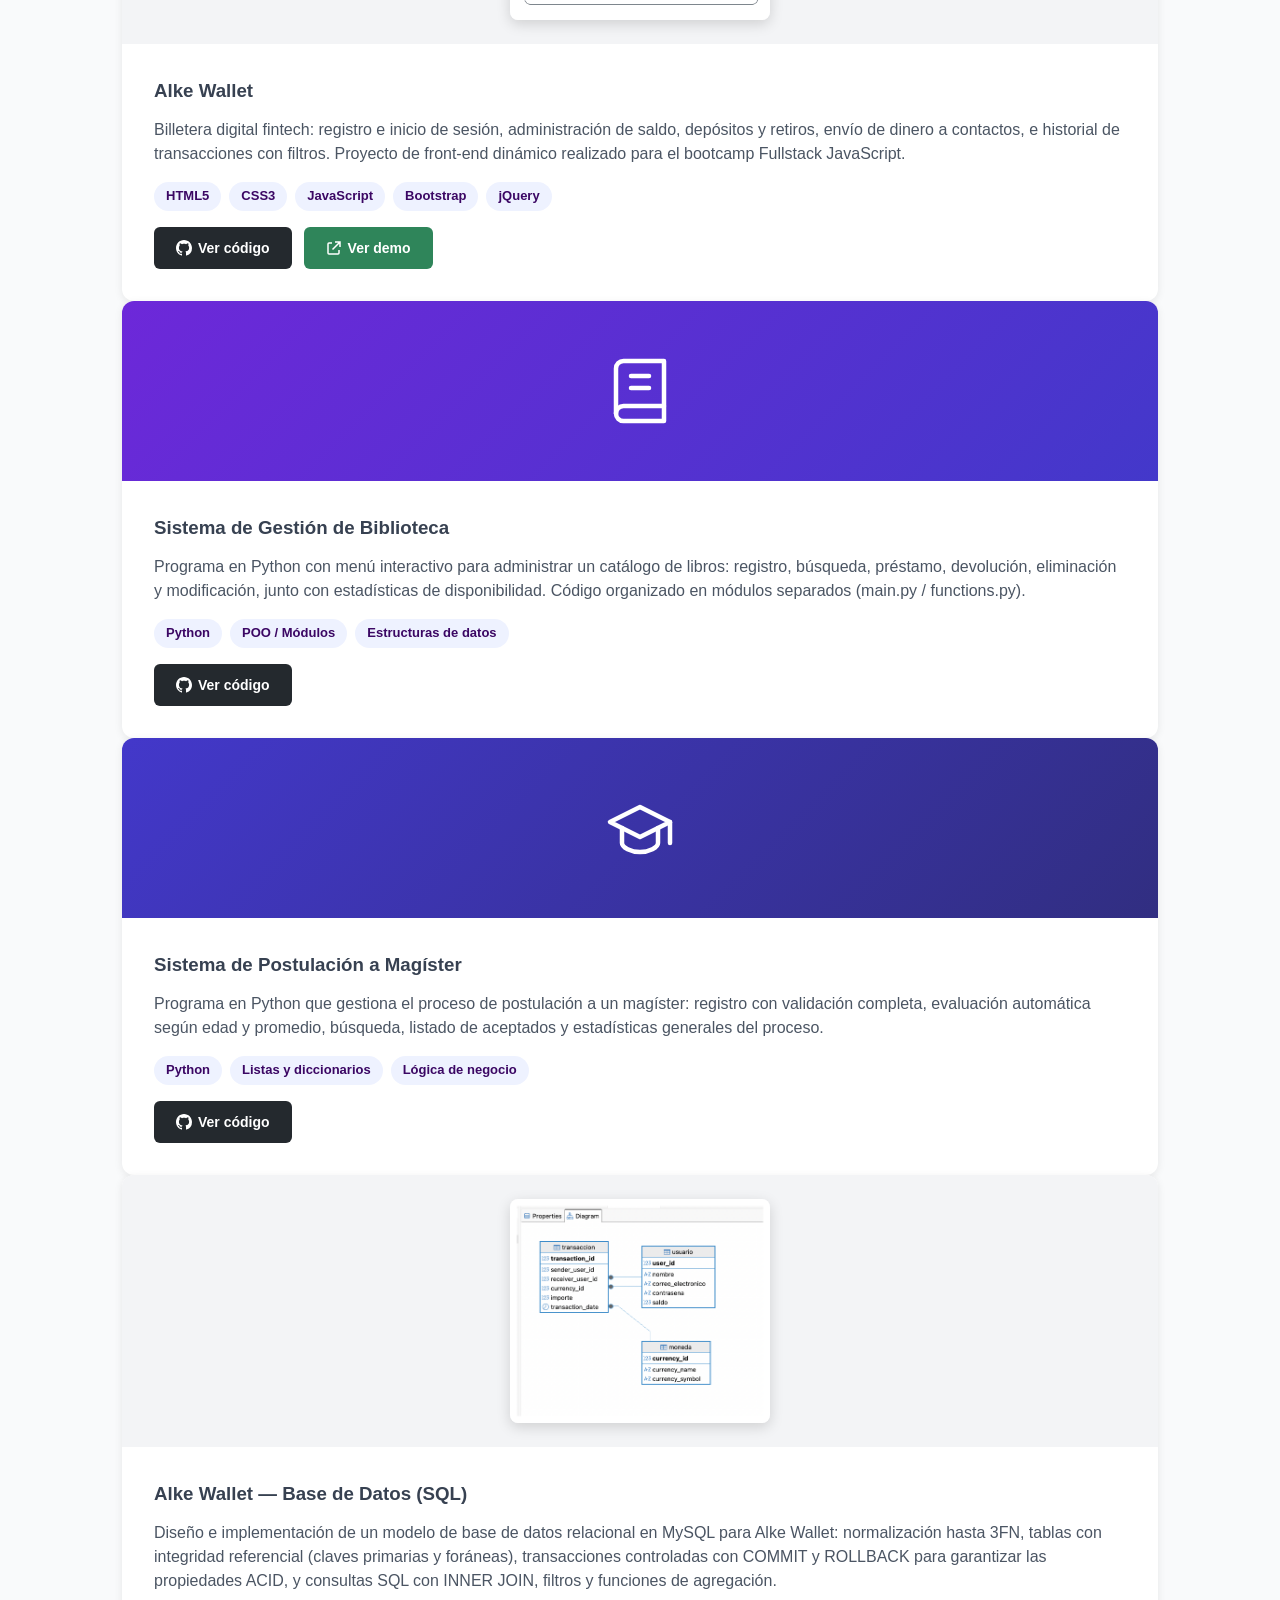
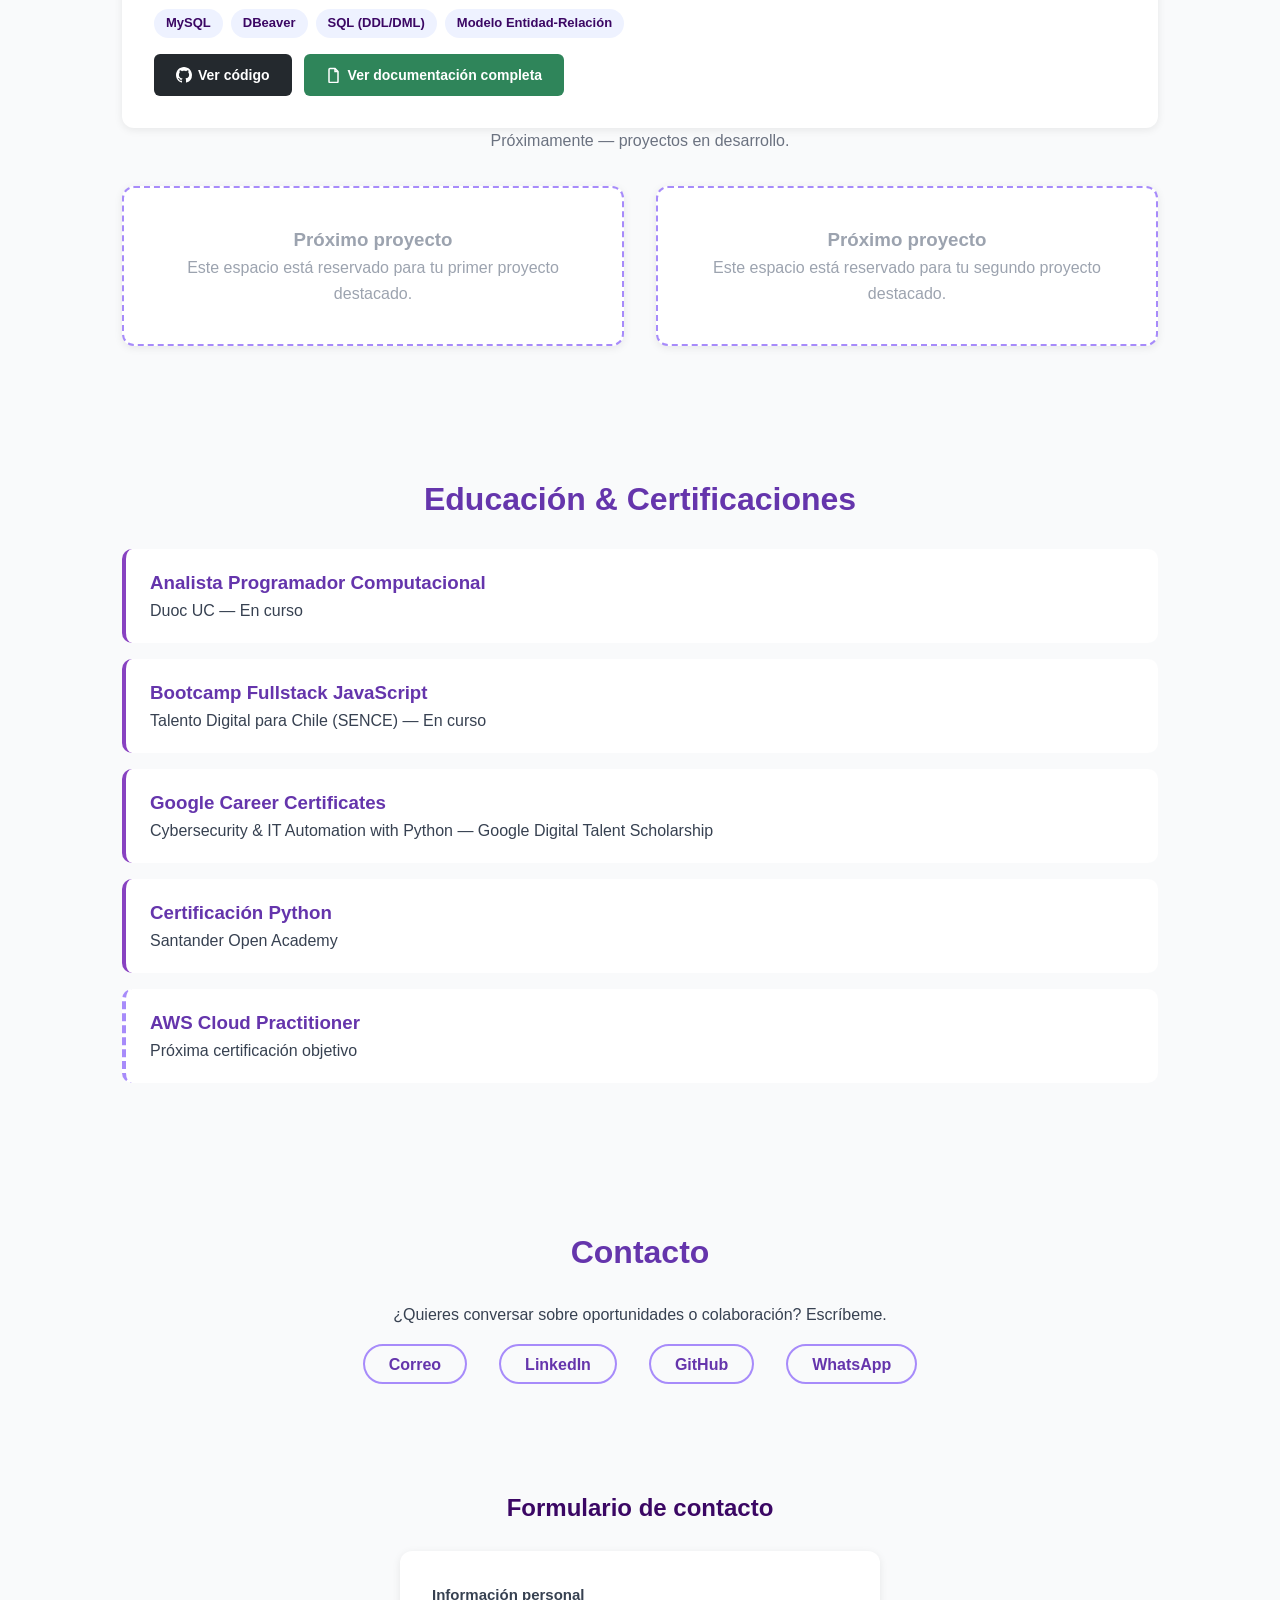
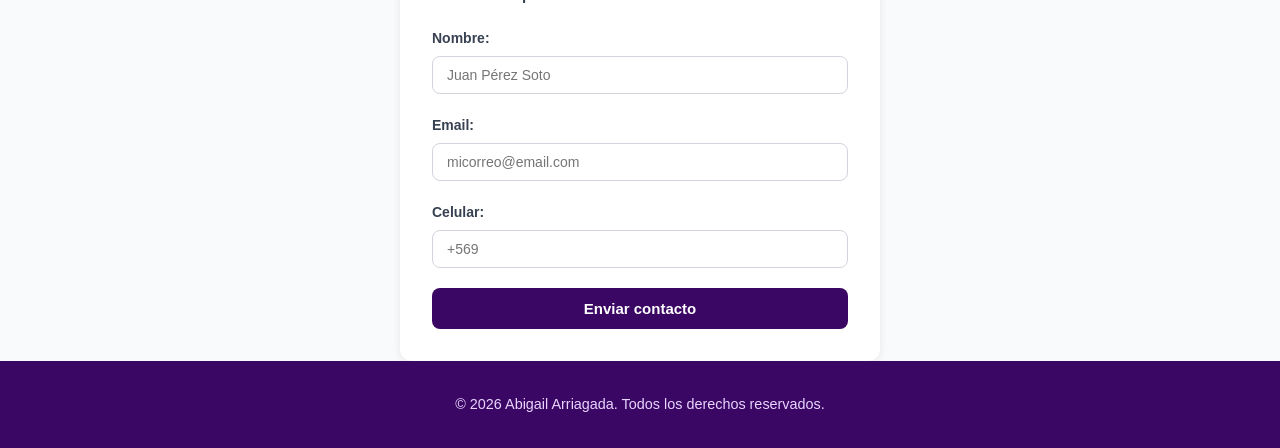
==== commit c8a1b2ba: "Agrega proyecto Alke Wallet al portafolio" ====
--- a/index.html
+++ b/index.html
@@ -30,10 +30,9 @@
 
     <link rel="stylesheet" href="style.css">
 
-<main>
 </head>
 <body>
-
+<main>
   <!-- ===== SOBRE MÍ (HERO) ===== -->
   <section id="sobre-mi" class="section hero">
     <h1>Abigail B. Arriagada Aravena</h1>
@@ -87,144 +86,186 @@
   </section>
 
   <!-- ===== PROYECTOS ===== -->
-  <section id="proyectos" class="section">
-    <h2>Proyectos</h2>
-    <article class="project-card">
-  <div class="project-image-wrap">
-    <img src="IMG/alke-wallet-preview.png" alt="Menú principal de Alke Wallet mostrando saldo disponible y opciones de depósito, envío y movimientos" class="project-image">
+<section id="proyectos" class="section">
+  <h2>Proyectos</h2>
+  <article class="project-card">
+    <div class="project-image-wrap">
+      <img src="IMG/alke-wallet-preview.png" alt="Menú principal de Alke Wallet mostrando saldo disponible y opciones de depósito, envío y movimientos" class="project-image">
+    </div>
+    <div class="project-content">
+      <h3>Alke Wallet</h3>
+      <p>
+        Billetera digital fintech: registro e inicio de sesión, administración de saldo,
+        depósitos y retiros, envío de dinero a contactos, e historial de transacciones con filtros.
+        Proyecto de front-end dinámico realizado para el bootcamp Fullstack JavaScript.
+      </p>
+      <ul class="project-stack">
+        <li>HTML5</li>
+        <li>CSS3</li>
+        <li>JavaScript</li>
+        <li>Bootstrap</li>
+        <li>jQuery</li>
+      </ul>
+      <div class="project-links">
+        <a href="https://github.com/arriagadaaravena/alke-wallet" target="_blank" rel="noopener" class="btn-code">
+          <svg width="16" height="16" viewBox="0 0 16 16" fill="currentColor" style="vertical-align:-2px; margin-right:6px;">
+            <path d="M8 0C3.58 0 0 3.58 0 8c0 3.54 2.29 6.53 5.47 7.59.4.07.55-.17.55-.38
+            0-.19-.01-.82-.01-1.49-2.01.37-2.53-.49-2.69-.94-.09-.23-.48-.94-.82-1.13
+            -.28-.15-.68-.52-.01-.53.63-.01 1.08.58 1.23.82.72 1.21 1.87.87 2.33.66
+            .07-.52.28-.87.51-1.07-1.78-.2-3.64-.89-3.64-3.95 0-.87.31-1.59.82-2.15
+            -.08-.2-.36-1.02.08-2.12 0 0 .67-.21 2.2.82.64-.18 1.32-.27 2-.27.68 0
+            1.36.09 2 .27 1.53-1.04 2.2-.82 2.2-.82.44 1.1.16 1.92.08 2.12.51.56.82
+            1.27.82 2.15 0 3.07-1.87 3.75-3.65 3.95.29.25.54.73.54 1.48
+            0 1.07-.01 1.93-.01 2.2 0 .21.15.46.55.38A8.01 8.01 0 0016 8c0-4.42-3.58-8-8-8z"/>
+          </svg>
+          Ver código
+        </a>
+        <a href="https://arriagadaaravena.github.io/alke-wallet/" target="_blank" rel="noopener" class="btn-code btn-demo">
+          <svg width="16" height="16" viewBox="0 0 16 16" fill="none" stroke="currentColor" stroke-width="1.5" style="vertical-align:-2px; margin-right:6px;">
+            <path d="M6 3H3a1 1 0 0 0-1 1v9a1 1 0 0 0 1 1h9a1 1 0 0 0 1-1v-3M9 2h5v5M13.5 2.5l-7 7"/>
+          </svg>
+          Ver demo
+        </a>
+      </div>
+    </div>
+  </article>
+
+  <article class="project-card">
+    <div class="project-icon-wrap icon-library">
+      <svg width="72" height="72" viewBox="0 0 24 24" fill="none" stroke="currentColor" stroke-width="1.5" stroke-linecap="round" stroke-linejoin="round">
+        <path d="M4 19.5A2.5 2.5 0 0 1 6.5 17H20"/>
+        <path d="M6.5 2H20v20H6.5A2.5 2.5 0 0 1 4 19.5v-15A2.5 2.5 0 0 1 6.5 2z"/>
+        <line x1="9" y1="7" x2="15" y2="7"/>
+        <line x1="9" y1="11" x2="15" y2="11"/>
+      </svg>
+    </div>
+    <div class="project-content">
+      <h3>Sistema de Gestión de Biblioteca</h3>
+      <p>
+        Programa en Python con menú interactivo para administrar un catálogo de libros: registro,
+        búsqueda, préstamo, devolución, eliminación y modificación, junto con estadísticas de disponibilidad.
+        Código organizado en módulos separados (main.py / functions.py).
+      </p>
+      <ul class="project-stack">
+        <li>Python</li>
+        <li>POO / Módulos</li>
+        <li>Estructuras de datos</li>
+      </ul>
+      <div class="project-links">
+        <a href="https://github.com/arriagadaaravena/Sistema-de-gestion-de-biblioteca" target="_blank" rel="noopener" class="btn-code">
+          <svg width="16" height="16" viewBox="0 0 16 16" fill="currentColor" style="vertical-align:-2px; margin-right:6px;">
+            <path d="M8 0C3.58 0 0 3.58 0 8c0 3.54 2.29 6.53 5.47 7.59.4.07.55-.17.55-.38
+            0-.19-.01-.82-.01-1.49-2.01.37-2.53-.49-2.69-.94-.09-.23-.48-.94-.82-1.13
+            -.28-.15-.68-.52-.01-.53.63-.01 1.08.58 1.23.82.72 1.21 1.87.87 2.33.66
+            .07-.52.28-.87.51-1.07-1.78-.2-3.64-.89-3.64-3.95 0-.87.31-1.59.82-2.15
+            -.08-.2-.36-1.02.08-2.12 0 0 .67-.21 2.2.82.64-.18 1.32-.27 2-.27.68 0
+            1.36.09 2 .27 1.53-1.04 2.2-.82 2.2-.82.44 1.1.16 1.92.08 2.12.51.56.82
+            1.27.82 2.15 0 3.07-1.87 3.75-3.65 3.95.29.25.54.73.54 1.48
+            0 1.07-.01 1.93-.01 2.2 0 .21.15.46.55.38A8.01 8.01 0 0016 8c0-4.42-3.58-8-8-8z"/>
+          </svg>
+          Ver código
+        </a>
+      </div>
+    </div>
+  </article>
+
+  <article class="project-card">
+    <div class="project-icon-wrap icon-magister">
+      <svg width="72" height="72" viewBox="0 0 24 24" fill="none" stroke="currentColor" stroke-width="1.5" stroke-linecap="round" stroke-linejoin="round">
+        <path d="M22 10L12 5 2 10l10 5 10-5z"/>
+        <path d="M6 12v5c0 1.5 3 3 6 3s6-1.5 6-3v-5"/>
+        <line x1="22" y1="10" x2="22" y2="17"/>
+      </svg>
+    </div>
+    <div class="project-content">
+      <h3>Sistema de Postulación a Magíster</h3>
+      <p>
+        Programa en Python que gestiona el proceso de postulación a un magíster: registro con
+        validación completa, evaluación automática según edad y promedio, búsqueda, listado de
+        aceptados y estadísticas generales del proceso.
+      </p>
+      <ul class="project-stack">
+        <li>Python</li>
+        <li>Listas y diccionarios</li>
+        <li>Lógica de negocio</li>
+      </ul>
+      <div class="project-links">
+        <a href="https://github.com/arriagadaaravena/Sistema-de-postulacion-magister" target="_blank" rel="noopener" class="btn-code">
+          <svg width="16" height="16" viewBox="0 0 16 16" fill="currentColor" style="vertical-align:-2px; margin-right:6px;">
+            <path d="M8 0C3.58 0 0 3.58 0 8c0 3.54 2.29 6.53 5.47 7.59.4.07.55-.17.55-.38
+            0-.19-.01-.82-.01-1.49-2.01.37-2.53-.49-2.69-.94-.09-.23-.48-.94-.82-1.13
+            -.28-.15-.68-.52-.01-.53.63-.01 1.08.58 1.23.82.72 1.21 1.87.87 2.33.66
+            .07-.52.28-.87.51-1.07-1.78-.2-3.64-.89-3.64-3.95 0-.87.31-1.59.82-2.15
+            -.08-.2-.36-1.02.08-2.12 0 0 .67-.21 2.2.82.64-.18 1.32-.27 2-.27.68 0
+            1.36.09 2 .27 1.53-1.04 2.2-.82 2.2-.82.44 1.1.16 1.92.08 2.12.51.56.82
+            1.27.82 2.15 0 3.07-1.87 3.75-3.65 3.95.29.25.54.73.54 1.48
+            0 1.07-.01 1.93-.01 2.2 0 .21.15.46.55.38A8.01 8.01 0 0016 8c0-4.42-3.58-8-8-8z"/>
+          </svg>
+          Ver código
+        </a>
+      </div>
+    </div>
+  </article>
+
+  <article class="project-card">
+    <div class="project-image-wrap">
+      <img src="IMG/alke-wallet/alke_wallet_diagrama_er.png" alt="Diagrama entidad-relación de la base de datos Alke Wallet" class="project-image">
+    </div>
+    <div class="project-content">
+      <h3>Alke Wallet — Base de Datos (SQL)</h3>
+      <p>
+        Diseño e implementación de un modelo de base de datos relacional en MySQL para
+        Alke Wallet: normalización hasta 3FN, tablas con integridad referencial (claves
+        primarias y foráneas), transacciones controladas con COMMIT y ROLLBACK para
+        garantizar las propiedades ACID, y consultas SQL con INNER JOIN, filtros y
+        funciones de agregación.
+      </p>
+      <ul class="project-stack">
+        <li>MySQL</li>
+        <li>DBeaver</li>
+        <li>SQL (DDL/DML)</li>
+        <li>Modelo Entidad-Relación</li>
+      </ul>
+      <div class="project-links">
+        <a href="REEMPLAZA-CON-TU-REPO-GITHUB" target="_blank" rel="noopener" class="btn-code">
+          <svg width="16" height="16" viewBox="0 0 16 16" fill="currentColor" style="vertical-align:-2px; margin-right:6px;">
+            <path d="M8 0C3.58 0 0 3.58 0 8c0 3.54 2.29 6.53 5.47 7.59.4.07.55-.17.55-.38
+            0-.19-.01-.82-.01-1.49-2.01.37-2.53-.49-2.69-.94-.09-.23-.48-.94-.82-1.13
+            -.28-.15-.68-.52-.01-.53.63-.01 1.08.58 1.23.82.72 1.21 1.87.87 2.33.66
+            .07-.52.28-.87.51-1.07-1.78-.2-3.64-.89-3.64-3.95 0-.87.31-1.59.82-2.15
+            -.08-.2-.36-1.02.08-2.12 0 0 .67-.21 2.2.82.64-.18 1.32-.27 2-.27.68 0
+            1.36.09 2 .27 1.53-1.04 2.2-.82 2.2-.82.44 1.1.16 1.92.08 2.12.51.56.82
+            1.27.82 2.15 0 3.07-1.87 3.75-3.65 3.95.29.25.54.73.54 1.48
+            0 1.07-.01 1.93-.01 2.2 0 .21.15.46.55.38A8.01 8.01 0 0016 8c0-4.42-3.58-8-8-8z"/>
+          </svg>
+          Ver código
+        </a>
+        <a href="REEMPLAZA-CON-TU-DOCUMENTO" target="_blank" rel="noopener" class="btn-code btn-demo">
+          <svg width="16" height="16" viewBox="0 0 16 16" fill="none" stroke="currentColor" stroke-width="1.5" style="vertical-align:-2px; margin-right:6px;">
+            <path d="M4 1.5h5l3 3v10a1 1 0 0 1-1 1H4a1 1 0 0 1-1-1v-12a1 1 0 0 1 1-1z"/>
+            <path d="M9 1.5v3h3"/>
+          </svg>
+          Ver documentación completa
+        </a>
+      </div>
+    </div>
+  </article>
+
+  <p class="section-intro">Próximamente — proyectos en desarrollo.</p>
+  <div class="projects-grid">
+
+    <article class="project-card project-card--placeholder">
+      <h3>Próximo proyecto</h3>
+      <p>Este espacio está reservado para tu primer proyecto destacado.</p>
+    </article>
+
+    <article class="project-card project-card--placeholder">
+      <h3>Próximo proyecto</h3>
+      <p>Este espacio está reservado para tu segundo proyecto destacado.</p>
+    </article>
+
   </div>
-  <div class="project-content">
-    <h3>Alke Wallet</h3>
-    <p>
-      Billetera digital fintech: registro e inicio de sesión, administración de saldo,
-      depósitos y retiros, envío de dinero a contactos, e historial de transacciones con filtros.
-      Proyecto de front-end dinámico realizado para el bootcamp Fullstack JavaScript.
-    </p>
-    <ul class="project-stack">
-      <li>HTML5</li>
-      <li>CSS3</li>
-      <li>JavaScript</li>
-      <li>Bootstrap</li>
-      <li>jQuery</li>
-    </ul>
-    <div class="project-links">
-      <a href="https://github.com/arriagadaaravena/alke-wallet" target="_blank" rel="noopener" class="btn-code">
-        <svg width="16" height="16" viewBox="0 0 16 16" fill="currentColor" style="vertical-align:-2px; margin-right:6px;">
-          <path d="M8 0C3.58 0 0 3.58 0 8c0 3.54 2.29 6.53 5.47 7.59.4.07.55-.17.55-.38
-          0-.19-.01-.82-.01-1.49-2.01.37-2.53-.49-2.69-.94-.09-.23-.48-.94-.82-1.13
-          -.28-.15-.68-.52-.01-.53.63-.01 1.08.58 1.23.82.72 1.21 1.87.87 2.33.66
-          .07-.52.28-.87.51-1.07-1.78-.2-3.64-.89-3.64-3.95 0-.87.31-1.59.82-2.15
-          -.08-.2-.36-1.02.08-2.12 0 0 .67-.21 2.2.82.64-.18 1.32-.27 2-.27.68 0
-          1.36.09 2 .27 1.53-1.04 2.2-.82 2.2-.82.44 1.1.16 1.92.08 2.12.51.56.82
-          1.27.82 2.15 0 3.07-1.87 3.75-3.65 3.95.29.25.54.73.54 1.48
-          0 1.07-.01 1.93-.01 2.2 0 .21.15.46.55.38A8.01 8.01 0 0016 8c0-4.42-3.58-8-8-8z"/>
-        </svg>
-        Ver código
-      </a>
-      <a href="https://arriagadaaravena.github.io/alke-wallet/" target="_blank" rel="noopener" class="btn-code btn-demo">
-        <svg width="16" height="16" viewBox="0 0 16 16" fill="none" stroke="currentColor" stroke-width="1.5" style="vertical-align:-2px; margin-right:6px;">
-          <path d="M6 3H3a1 1 0 0 0-1 1v9a1 1 0 0 0 1 1h9a1 1 0 0 0 1-1v-3M9 2h5v5M13.5 2.5l-7 7"/>
-        </svg>
-        Ver demo
-      </a>
-    </div>
-  </div>
-</article>
-<div>
-<article class="project-card">
-  <div class="project-icon-wrap icon-library">
-    <svg width="72" height="72" viewBox="0 0 24 24" fill="none" stroke="currentColor" stroke-width="1.5" stroke-linecap="round" stroke-linejoin="round">
-      <path d="M4 19.5A2.5 2.5 0 0 1 6.5 17H20"/>
-      <path d="M6.5 2H20v20H6.5A2.5 2.5 0 0 1 4 19.5v-15A2.5 2.5 0 0 1 6.5 2z"/>
-      <line x1="9" y1="7" x2="15" y2="7"/>
-      <line x1="9" y1="11" x2="15" y2="11"/>
-    </svg>
-  </div>
-  <div class="project-content">
-    <h3>Sistema de Gestión de Biblioteca</h3>
-    <p>
-      Programa en Python con menú interactivo para administrar un catálogo de libros: registro,
-      búsqueda, préstamo, devolución, eliminación y modificación, junto con estadísticas de disponibilidad.
-      Código organizado en módulos separados (main.py / functions.py).
-    </p>
-    <ul class="project-stack">
-      <li>Python</li>
-      <li>POO / Módulos</li>
-      <li>Estructuras de datos</li>
-    </ul>
-    <div class="project-links">
-      <a href="https://github.com/arriagadaaravena/Sistema-de-gestion-de-biblioteca" target="_blank" rel="noopener" class="btn-code">
-        <svg width="16" height="16" viewBox="0 0 16 16" fill="currentColor" style="vertical-align:-2px; margin-right:6px;">
-          <path d="M8 0C3.58 0 0 3.58 0 8c0 3.54 2.29 6.53 5.47 7.59.4.07.55-.17.55-.38
-          0-.19-.01-.82-.01-1.49-2.01.37-2.53-.49-2.69-.94-.09-.23-.48-.94-.82-1.13
-          -.28-.15-.68-.52-.01-.53.63-.01 1.08.58 1.23.82.72 1.21 1.87.87 2.33.66
-          .07-.52.28-.87.51-1.07-1.78-.2-3.64-.89-3.64-3.95 0-.87.31-1.59.82-2.15
-          -.08-.2-.36-1.02.08-2.12 0 0 .67-.21 2.2.82.64-.18 1.32-.27 2-.27.68 0
-          1.36.09 2 .27 1.53-1.04 2.2-.82 2.2-.82.44 1.1.16 1.92.08 2.12.51.56.82
-          1.27.82 2.15 0 3.07-1.87 3.75-3.65 3.95.29.25.54.73.54 1.48
-          0 1.07-.01 1.93-.01 2.2 0 .21.15.46.55.38A8.01 8.01 0 0016 8c0-4.42-3.58-8-8-8z"/>
-        </svg>
-        Ver código
-      </a>
-    </div>
-  </div>
-</article>
-<div>
-  <article class="project-card">
-  <div class="project-icon-wrap icon-magister">
-    <svg width="72" height="72" viewBox="0 0 24 24" fill="none" stroke="currentColor" stroke-width="1.5" stroke-linecap="round" stroke-linejoin="round">
-      <path d="M22 10L12 5 2 10l10 5 10-5z"/>
-      <path d="M6 12v5c0 1.5 3 3 6 3s6-1.5 6-3v-5"/>
-      <line x1="22" y1="10" x2="22" y2="17"/>
-    </svg>
-  </div>
-  <div class="project-content">
-    <h3>Sistema de Postulación a Magíster</h3>
-    <p>
-      Programa en Python que gestiona el proceso de postulación a un magíster: registro con
-      validación completa, evaluación automática según edad y promedio, búsqueda, listado de
-      aceptados y estadísticas generales del proceso.
-    </p>
-    <ul class="project-stack">
-      <li>Python</li>
-      <li>Listas y diccionarios</li>
-      <li>Lógica de negocio</li>
-    </ul>
-    <div class="project-links">
-      <a href="https://github.com/arriagadaaravena/Sistema-de-postulacion-magister" target="_blank" rel="noopener" class="btn-code">
-        <svg width="16" height="16" viewBox="0 0 16 16" fill="currentColor" style="vertical-align:-2px; margin-right:6px;">
-          <path d="M8 0C3.58 0 0 3.58 0 8c0 3.54 2.29 6.53 5.47 7.59.4.07.55-.17.55-.38
-          0-.19-.01-.82-.01-1.49-2.01.37-2.53-.49-2.69-.94-.09-.23-.48-.94-.82-1.13
-          -.28-.15-.68-.52-.01-.53.63-.01 1.08.58 1.23.82.72 1.21 1.87.87 2.33.66
-          .07-.52.28-.87.51-1.07-1.78-.2-3.64-.89-3.64-3.95 0-.87.31-1.59.82-2.15
-          -.08-.2-.36-1.02.08-2.12 0 0 .67-.21 2.2.82.64-.18 1.32-.27 2-.27.68 0
-          1.36.09 2 .27 1.53-1.04 2.2-.82 2.2-.82.44 1.1.16 1.92.08 2.12.51.56.82
-          1.27.82 2.15 0 3.07-1.87 3.75-3.65 3.95.29.25.54.73.54 1.48
-          0 1.07-.01 1.93-.01 2.2 0 .21.15.46.55.38A8.01 8.01 0 0016 8c0-4.42-3.58-8-8-8z"/>
-        </svg>
-        Ver código
-      </a>
-    </div>
-  </div>
-</article>
-</div>
-
-</article>
-    <p class="section-intro">Próximamente — proyectos en desarrollo.</p>
-    <div class="projects-grid">
-
-      <article class="project-card project-card--placeholder">
-        <h3>Próximo proyecto</h3>
-        <p>Este espacio está reservado para tu primer proyecto destacado.</p>
-      </article>
-
-      <article class="project-card project-card--placeholder">
-        <h3>Próximo proyecto</h3>
-        <p>Este espacio está reservado para tu segundo proyecto destacado.</p>
-      </article>
-
-    </div>
-  </section>
+</section>
 
   <!-- ===== EDUCACIÓN / CERTIFICACIONES ===== -->
   <section id="educacion" class="section">
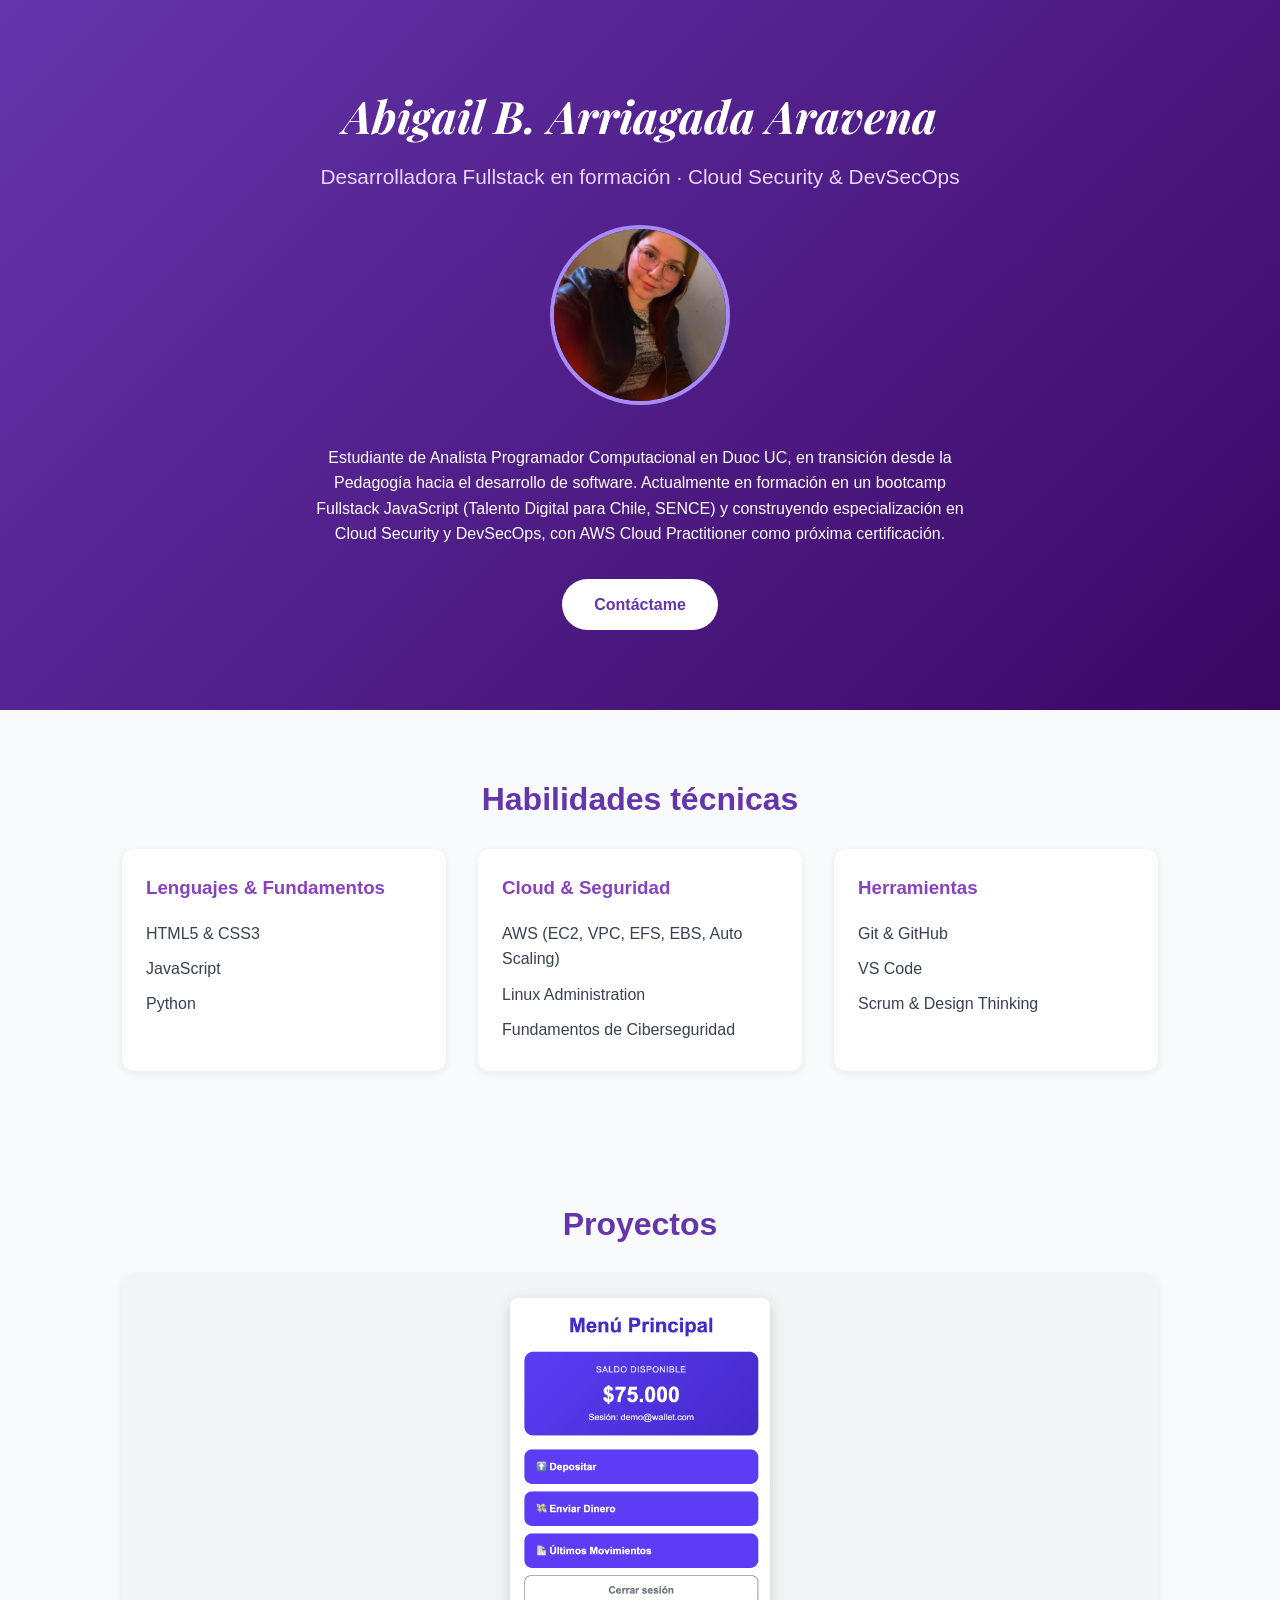
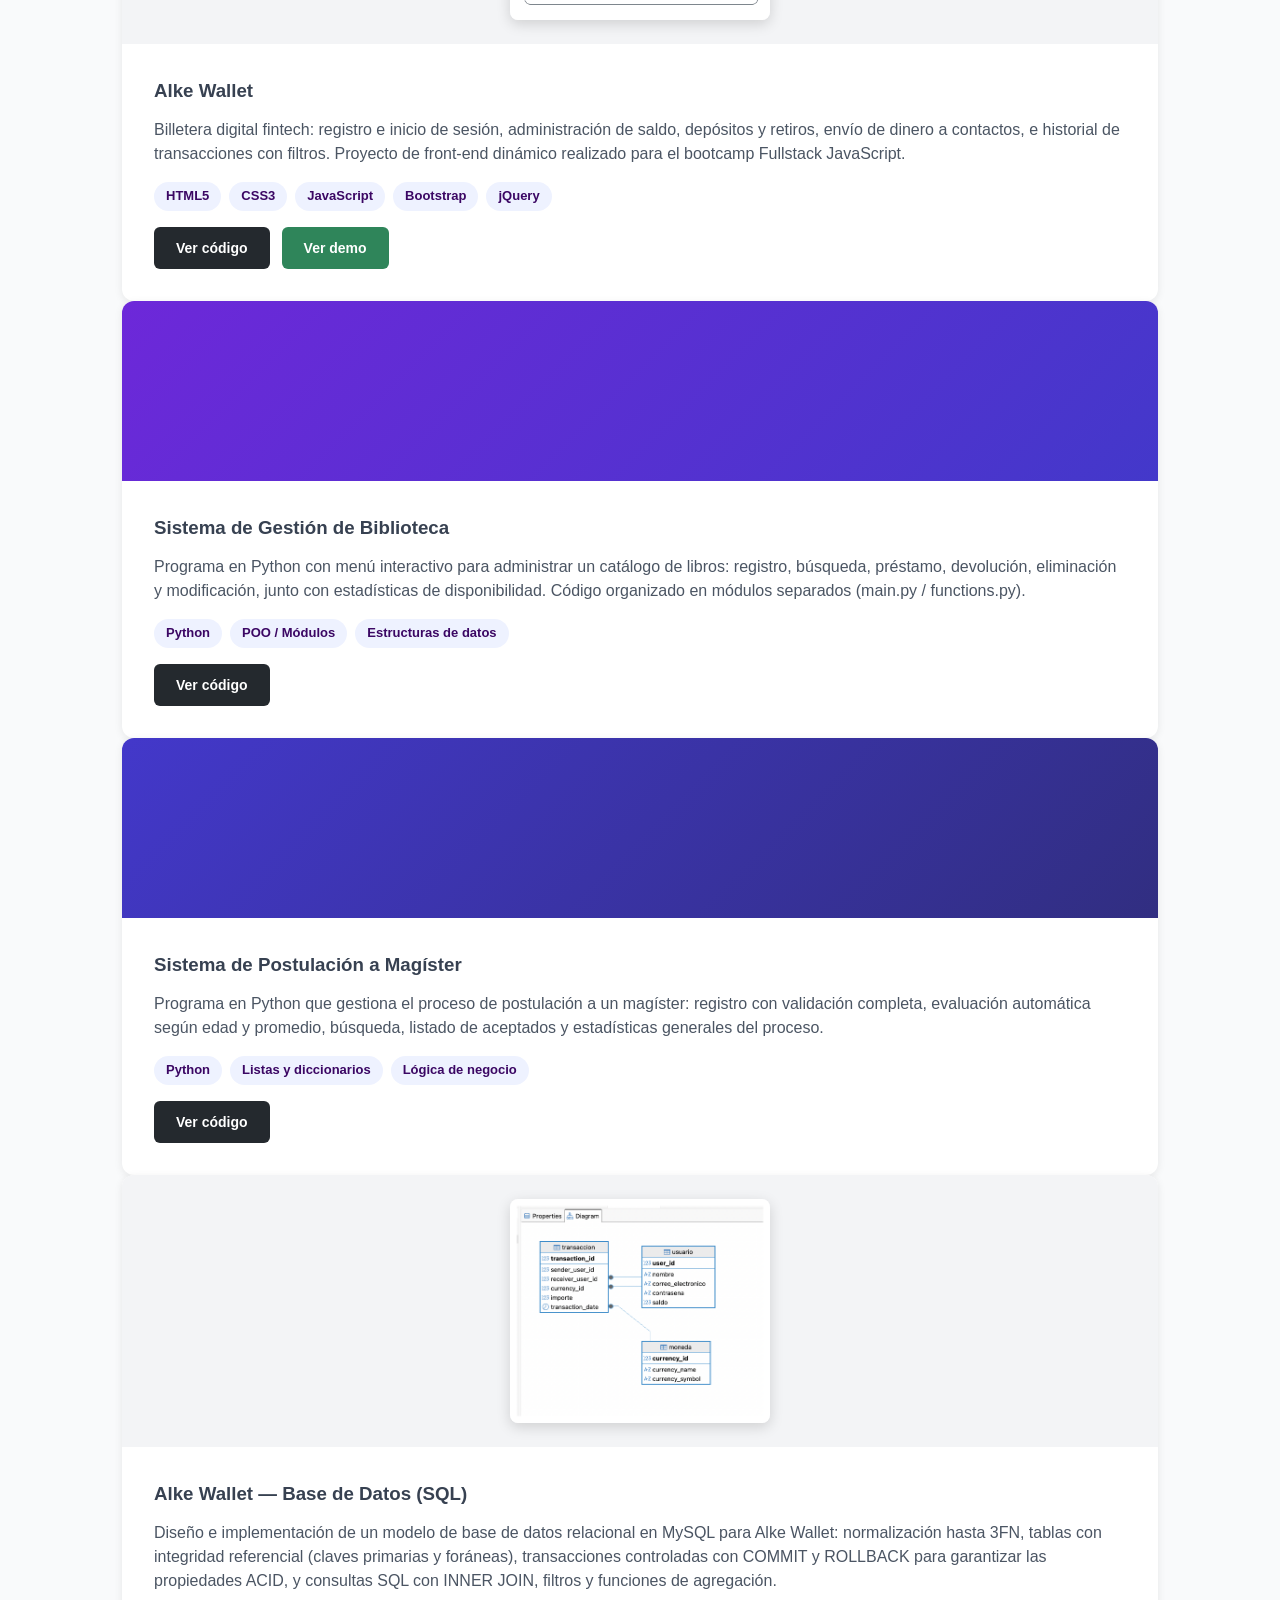
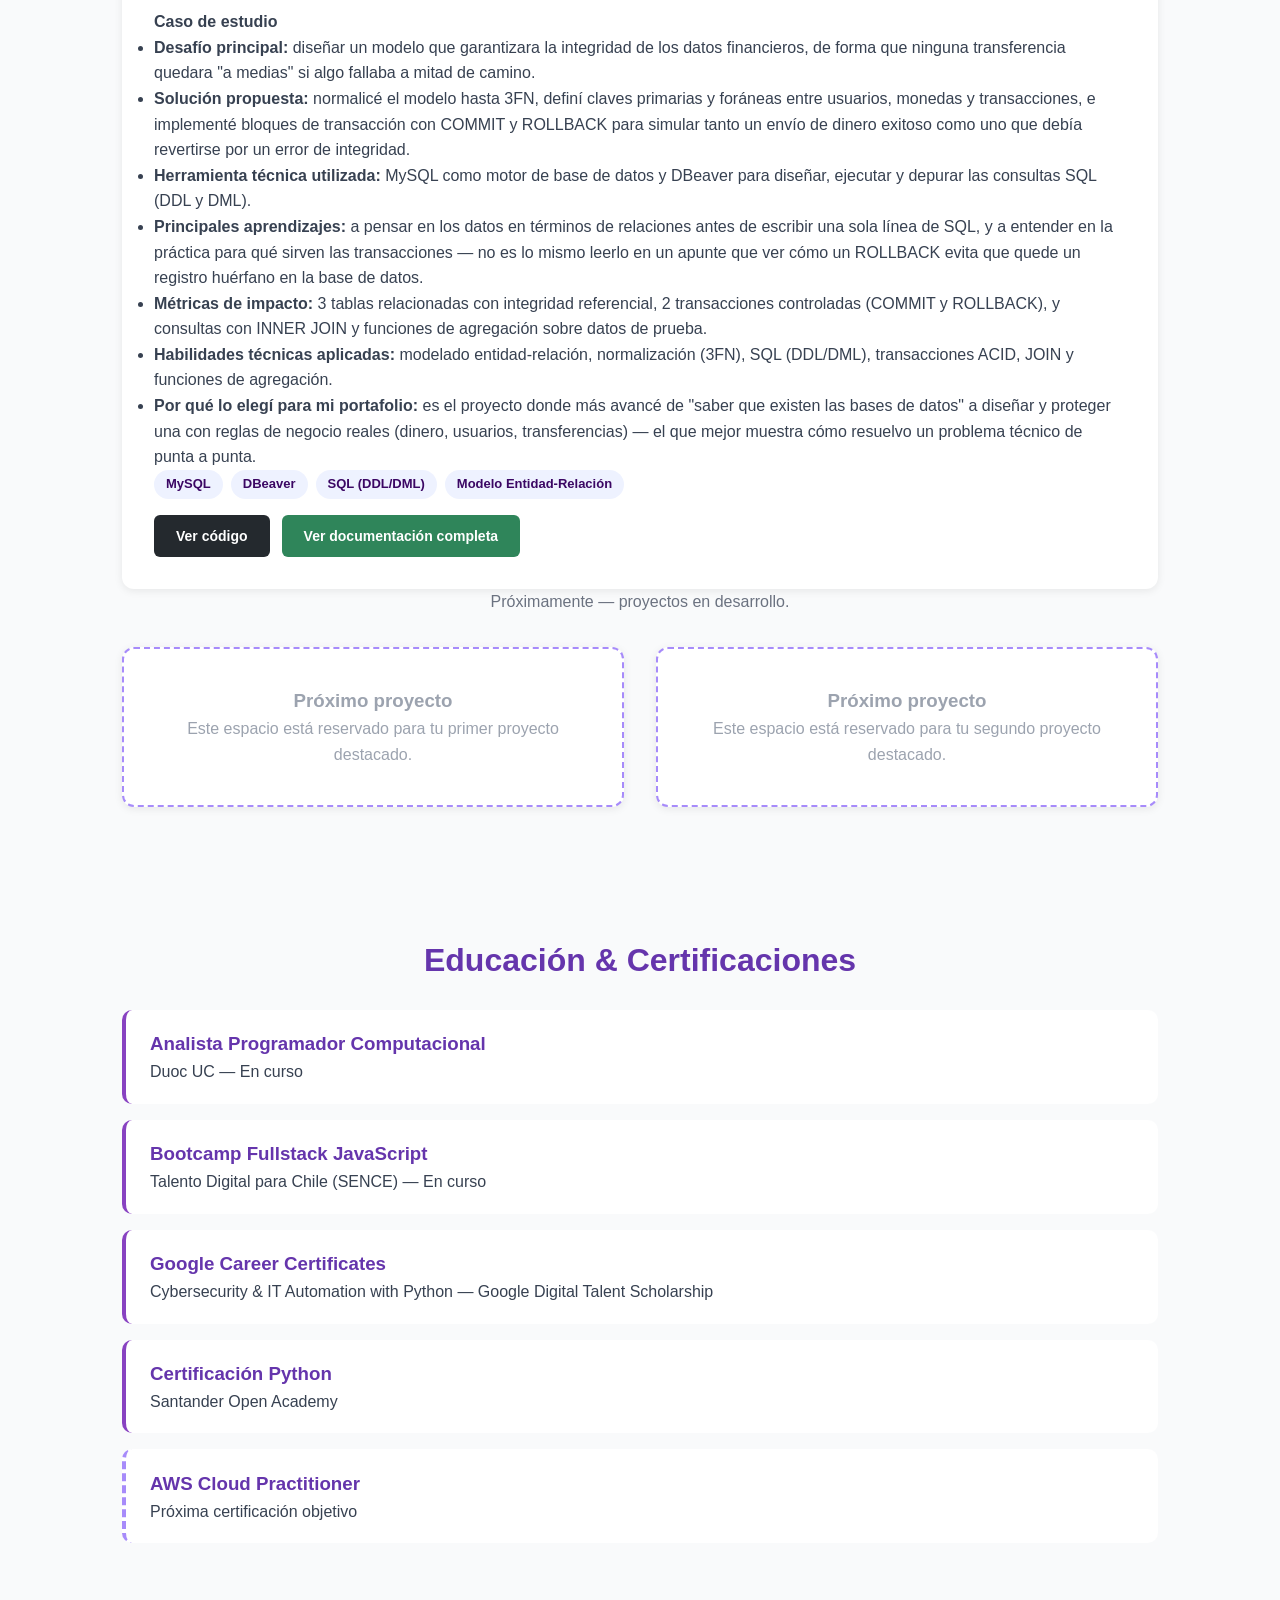
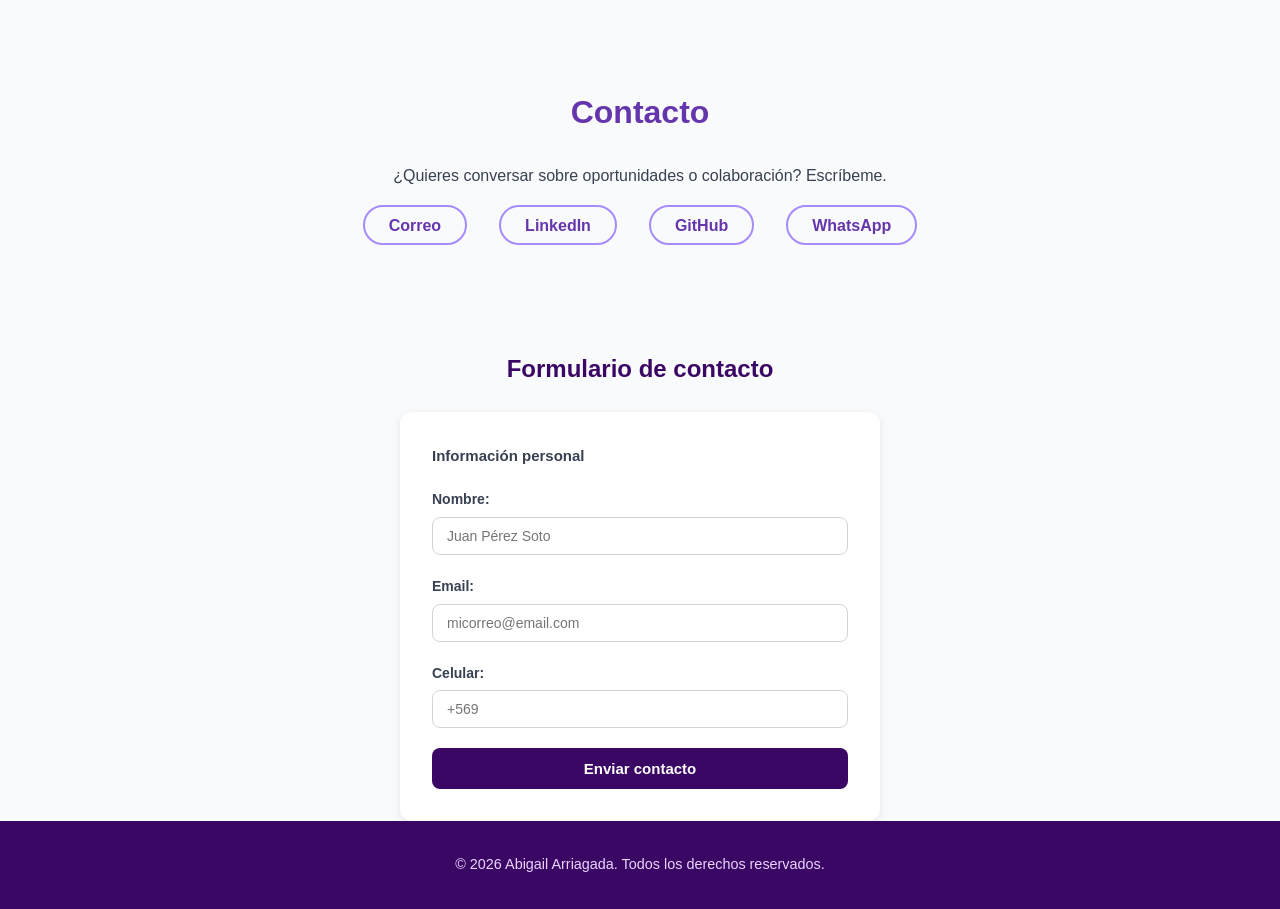
==== commit 4796e4d5: "Agrega caso de estudio Alke Wallet al portafolio" ====
--- a/index.html
+++ b/index.html
@@ -1,16 +1,16 @@
 <!DOCTYPE html>
 <html lang="es-CL">
 <head>
-    <meta charset="UTF-8">  <!-- codificacion de carácteres de la página (para colocar emojis sin problemas)--> 
-    <meta name="viewport" content="width=device-width, initial-scale=1.0">  <!-- para definir el tamaño de la página--> 
-    <title>Abigail Arriagada | Portafolio Fullstack & Cloud Security</title> <!-- coloca el título en la pestaña --> 
+    <meta charset="UTF-8">  <!-- codificacion de carácteres de la página (para colocar emojis sin problemas)-->
+    <meta name="viewport" content="width=device-width, initial-scale=1.0">  <!-- para definir el tamaño de la página-->
+    <title>Abigail Arriagada | Portafolio Fullstack &amp; Cloud Security</title> <!-- coloca el título en la pestaña -->
 
     <meta name="description" content="Proyectos y experiencia de Abigail Arriagada, futura Analista Programador especializada en la nube (AWS) y ciberseguridad. Explora mi camino de transición hacia el desarrollo de software.">
-    
+
     <!-- Open Graph / GitHub -->
     <meta property="og:type" content="website">
     <meta property="og:url" content="https://arriagadaaravena.github.io/mi-portafolio/">
-    <meta property="og:title" content="Abigail Arriagada | Portafolio Fullstack & Cloud Security">
+    <meta property="og:title" content="Abigail Arriagada | Portafolio Fullstack &amp; Cloud Security">
     <meta property="og:description" content="Portafolio de Abigail Arriagada — Desarrolladora Fullstack en formación, enfocada en Cloud Security y DevSecOps con AWS. De la Pedagogía a la tecnología.">
     <meta property="og:image" content="https://arriagadaaravena.github.io/mi-portafolio/IMG/og-image.png">
     <meta property="og:image:width" content="1200">
@@ -108,22 +108,9 @@
       </ul>
       <div class="project-links">
         <a href="https://github.com/arriagadaaravena/alke-wallet" target="_blank" rel="noopener" class="btn-code">
-          <svg width="16" height="16" viewBox="0 0 16 16" fill="currentColor" style="vertical-align:-2px; margin-right:6px;">
-            <path d="M8 0C3.58 0 0 3.58 0 8c0 3.54 2.29 6.53 5.47 7.59.4.07.55-.17.55-.38
-            0-.19-.01-.82-.01-1.49-2.01.37-2.53-.49-2.69-.94-.09-.23-.48-.94-.82-1.13
-            -.28-.15-.68-.52-.01-.53.63-.01 1.08.58 1.23.82.72 1.21 1.87.87 2.33.66
-            .07-.52.28-.87.51-1.07-1.78-.2-3.64-.89-3.64-3.95 0-.87.31-1.59.82-2.15
-            -.08-.2-.36-1.02.08-2.12 0 0 .67-.21 2.2.82.64-.18 1.32-.27 2-.27.68 0
-            1.36.09 2 .27 1.53-1.04 2.2-.82 2.2-.82.44 1.1.16 1.92.08 2.12.51.56.82
-            1.27.82 2.15 0 3.07-1.87 3.75-3.65 3.95.29.25.54.73.54 1.48
-            0 1.07-.01 1.93-.01 2.2 0 .21.15.46.55.38A8.01 8.01 0 0016 8c0-4.42-3.58-8-8-8z"/>
-          </svg>
           Ver código
         </a>
         <a href="https://arriagadaaravena.github.io/alke-wallet/" target="_blank" rel="noopener" class="btn-code btn-demo">
-          <svg width="16" height="16" viewBox="0 0 16 16" fill="none" stroke="currentColor" stroke-width="1.5" style="vertical-align:-2px; margin-right:6px;">
-            <path d="M6 3H3a1 1 0 0 0-1 1v9a1 1 0 0 0 1 1h9a1 1 0 0 0 1-1v-3M9 2h5v5M13.5 2.5l-7 7"/>
-          </svg>
           Ver demo
         </a>
       </div>
@@ -132,12 +119,6 @@
 
   <article class="project-card">
     <div class="project-icon-wrap icon-library">
-      <svg width="72" height="72" viewBox="0 0 24 24" fill="none" stroke="currentColor" stroke-width="1.5" stroke-linecap="round" stroke-linejoin="round">
-        <path d="M4 19.5A2.5 2.5 0 0 1 6.5 17H20"/>
-        <path d="M6.5 2H20v20H6.5A2.5 2.5 0 0 1 4 19.5v-15A2.5 2.5 0 0 1 6.5 2z"/>
-        <line x1="9" y1="7" x2="15" y2="7"/>
-        <line x1="9" y1="11" x2="15" y2="11"/>
-      </svg>
     </div>
     <div class="project-content">
       <h3>Sistema de Gestión de Biblioteca</h3>
@@ -153,16 +134,6 @@
       </ul>
       <div class="project-links">
         <a href="https://github.com/arriagadaaravena/Sistema-de-gestion-de-biblioteca" target="_blank" rel="noopener" class="btn-code">
-          <svg width="16" height="16" viewBox="0 0 16 16" fill="currentColor" style="vertical-align:-2px; margin-right:6px;">
-            <path d="M8 0C3.58 0 0 3.58 0 8c0 3.54 2.29 6.53 5.47 7.59.4.07.55-.17.55-.38
-            0-.19-.01-.82-.01-1.49-2.01.37-2.53-.49-2.69-.94-.09-.23-.48-.94-.82-1.13
-            -.28-.15-.68-.52-.01-.53.63-.01 1.08.58 1.23.82.72 1.21 1.87.87 2.33.66
-            .07-.52.28-.87.51-1.07-1.78-.2-3.64-.89-3.64-3.95 0-.87.31-1.59.82-2.15
-            -.08-.2-.36-1.02.08-2.12 0 0 .67-.21 2.2.82.64-.18 1.32-.27 2-.27.68 0
-            1.36.09 2 .27 1.53-1.04 2.2-.82 2.2-.82.44 1.1.16 1.92.08 2.12.51.56.82
-            1.27.82 2.15 0 3.07-1.87 3.75-3.65 3.95.29.25.54.73.54 1.48
-            0 1.07-.01 1.93-.01 2.2 0 .21.15.46.55.38A8.01 8.01 0 0016 8c0-4.42-3.58-8-8-8z"/>
-          </svg>
           Ver código
         </a>
       </div>
@@ -171,11 +142,6 @@
 
   <article class="project-card">
     <div class="project-icon-wrap icon-magister">
-      <svg width="72" height="72" viewBox="0 0 24 24" fill="none" stroke="currentColor" stroke-width="1.5" stroke-linecap="round" stroke-linejoin="round">
-        <path d="M22 10L12 5 2 10l10 5 10-5z"/>
-        <path d="M6 12v5c0 1.5 3 3 6 3s6-1.5 6-3v-5"/>
-        <line x1="22" y1="10" x2="22" y2="17"/>
-      </svg>
     </div>
     <div class="project-content">
       <h3>Sistema de Postulación a Magíster</h3>
@@ -191,16 +157,6 @@
       </ul>
       <div class="project-links">
         <a href="https://github.com/arriagadaaravena/Sistema-de-postulacion-magister" target="_blank" rel="noopener" class="btn-code">
-          <svg width="16" height="16" viewBox="0 0 16 16" fill="currentColor" style="vertical-align:-2px; margin-right:6px;">
-            <path d="M8 0C3.58 0 0 3.58 0 8c0 3.54 2.29 6.53 5.47 7.59.4.07.55-.17.55-.38
-            0-.19-.01-.82-.01-1.49-2.01.37-2.53-.49-2.69-.94-.09-.23-.48-.94-.82-1.13
-            -.28-.15-.68-.52-.01-.53.63-.01 1.08.58 1.23.82.72 1.21 1.87.87 2.33.66
-            .07-.52.28-.87.51-1.07-1.78-.2-3.64-.89-3.64-3.95 0-.87.31-1.59.82-2.15
-            -.08-.2-.36-1.02.08-2.12 0 0 .67-.21 2.2.82.64-.18 1.32-.27 2-.27.68 0
-            1.36.09 2 .27 1.53-1.04 2.2-.82 2.2-.82.44 1.1.16 1.92.08 2.12.51.56.82
-            1.27.82 2.15 0 3.07-1.87 3.75-3.65 3.95.29.25.54.73.54 1.48
-            0 1.07-.01 1.93-.01 2.2 0 .21.15.46.55.38A8.01 8.01 0 0016 8c0-4.42-3.58-8-8-8z"/>
-          </svg>
           Ver código
         </a>
       </div>
@@ -220,6 +176,18 @@
         garantizar las propiedades ACID, y consultas SQL con INNER JOIN, filtros y
         funciones de agregación.
       </p>
+
+      <h4>Caso de estudio</h4>
+      <ul>
+        <li><strong>Desafío principal:</strong> diseñar un modelo que garantizara la integridad de los datos financieros, de forma que ninguna transferencia quedara "a medias" si algo fallaba a mitad de camino.</li>
+        <li><strong>Solución propuesta:</strong> normalicé el modelo hasta 3FN, definí claves primarias y foráneas entre usuarios, monedas y transacciones, e implementé bloques de transacción con COMMIT y ROLLBACK para simular tanto un envío de dinero exitoso como uno que debía revertirse por un error de integridad.</li>
+        <li><strong>Herramienta técnica utilizada:</strong> MySQL como motor de base de datos y DBeaver para diseñar, ejecutar y depurar las consultas SQL (DDL y DML).</li>
+        <li><strong>Principales aprendizajes:</strong> a pensar en los datos en términos de relaciones antes de escribir una sola línea de SQL, y a entender en la práctica para qué sirven las transacciones — no es lo mismo leerlo en un apunte que ver cómo un ROLLBACK evita que quede un registro huérfano en la base de datos.</li>
+        <li><strong>Métricas de impacto:</strong> 3 tablas relacionadas con integridad referencial, 2 transacciones controladas (COMMIT y ROLLBACK), y consultas con INNER JOIN y funciones de agregación sobre datos de prueba.</li>
+        <li><strong>Habilidades técnicas aplicadas:</strong> modelado entidad-relación, normalización (3FN), SQL (DDL/DML), transacciones ACID, JOIN y funciones de agregación.</li>
+        <li><strong>Por qué lo elegí para mi portafolio:</strong> es el proyecto donde más avancé de "saber que existen las bases de datos" a diseñar y proteger una con reglas de negocio reales (dinero, usuarios, transferencias) — el que mejor muestra cómo resuelvo un problema técnico de punta a punta.</li>
+      </ul>
+
       <ul class="project-stack">
         <li>MySQL</li>
         <li>DBeaver</li>
@@ -227,24 +195,10 @@
         <li>Modelo Entidad-Relación</li>
       </ul>
       <div class="project-links">
-        <a href="REEMPLAZA-CON-TU-REPO-GITHUB" target="_blank" rel="noopener" class="btn-code">
-          <svg width="16" height="16" viewBox="0 0 16 16" fill="currentColor" style="vertical-align:-2px; margin-right:6px;">
-            <path d="M8 0C3.58 0 0 3.58 0 8c0 3.54 2.29 6.53 5.47 7.59.4.07.55-.17.55-.38
-            0-.19-.01-.82-.01-1.49-2.01.37-2.53-.49-2.69-.94-.09-.23-.48-.94-.82-1.13
-            -.28-.15-.68-.52-.01-.53.63-.01 1.08.58 1.23.82.72 1.21 1.87.87 2.33.66
-            .07-.52.28-.87.51-1.07-1.78-.2-3.64-.89-3.64-3.95 0-.87.31-1.59.82-2.15
-            -.08-.2-.36-1.02.08-2.12 0 0 .67-.21 2.2.82.64-.18 1.32-.27 2-.27.68 0
-            1.36.09 2 .27 1.53-1.04 2.2-.82 2.2-.82.44 1.1.16 1.92.08 2.12.51.56.82
-            1.27.82 2.15 0 3.07-1.87 3.75-3.65 3.95.29.25.54.73.54 1.48
-            0 1.07-.01 1.93-.01 2.2 0 .21.15.46.55.38A8.01 8.01 0 0016 8c0-4.42-3.58-8-8-8z"/>
-          </svg>
+        <a href="https://github.com/arriagadaaravena/mi-portafolio/blob/main/sql/alke_wallet.sql" target="_blank" rel="noopener" class="btn-code">
           Ver código
         </a>
-        <a href="REEMPLAZA-CON-TU-DOCUMENTO" target="_blank" rel="noopener" class="btn-code btn-demo">
-          <svg width="16" height="16" viewBox="0 0 16 16" fill="none" stroke="currentColor" stroke-width="1.5" style="vertical-align:-2px; margin-right:6px;">
-            <path d="M4 1.5h5l3 3v10a1 1 0 0 1-1 1H4a1 1 0 0 1-1-1v-12a1 1 0 0 1 1-1z"/>
-            <path d="M9 1.5v3h3"/>
-          </svg>
+        <a href="https://arriagadaaravena.github.io/mi-portafolio/docs/Proyecto_AlkeWallet_Abigail_Arriagada.docx" target="_blank" rel="noopener" class="btn-code btn-demo">
           Ver documentación completa
         </a>
       </div>
@@ -336,7 +290,7 @@
     </fieldset>
   </form>
 </section>
-  
+
 </main>
   <!-- ===== FOOTER ===== -->
   <footer class="site-footer">
